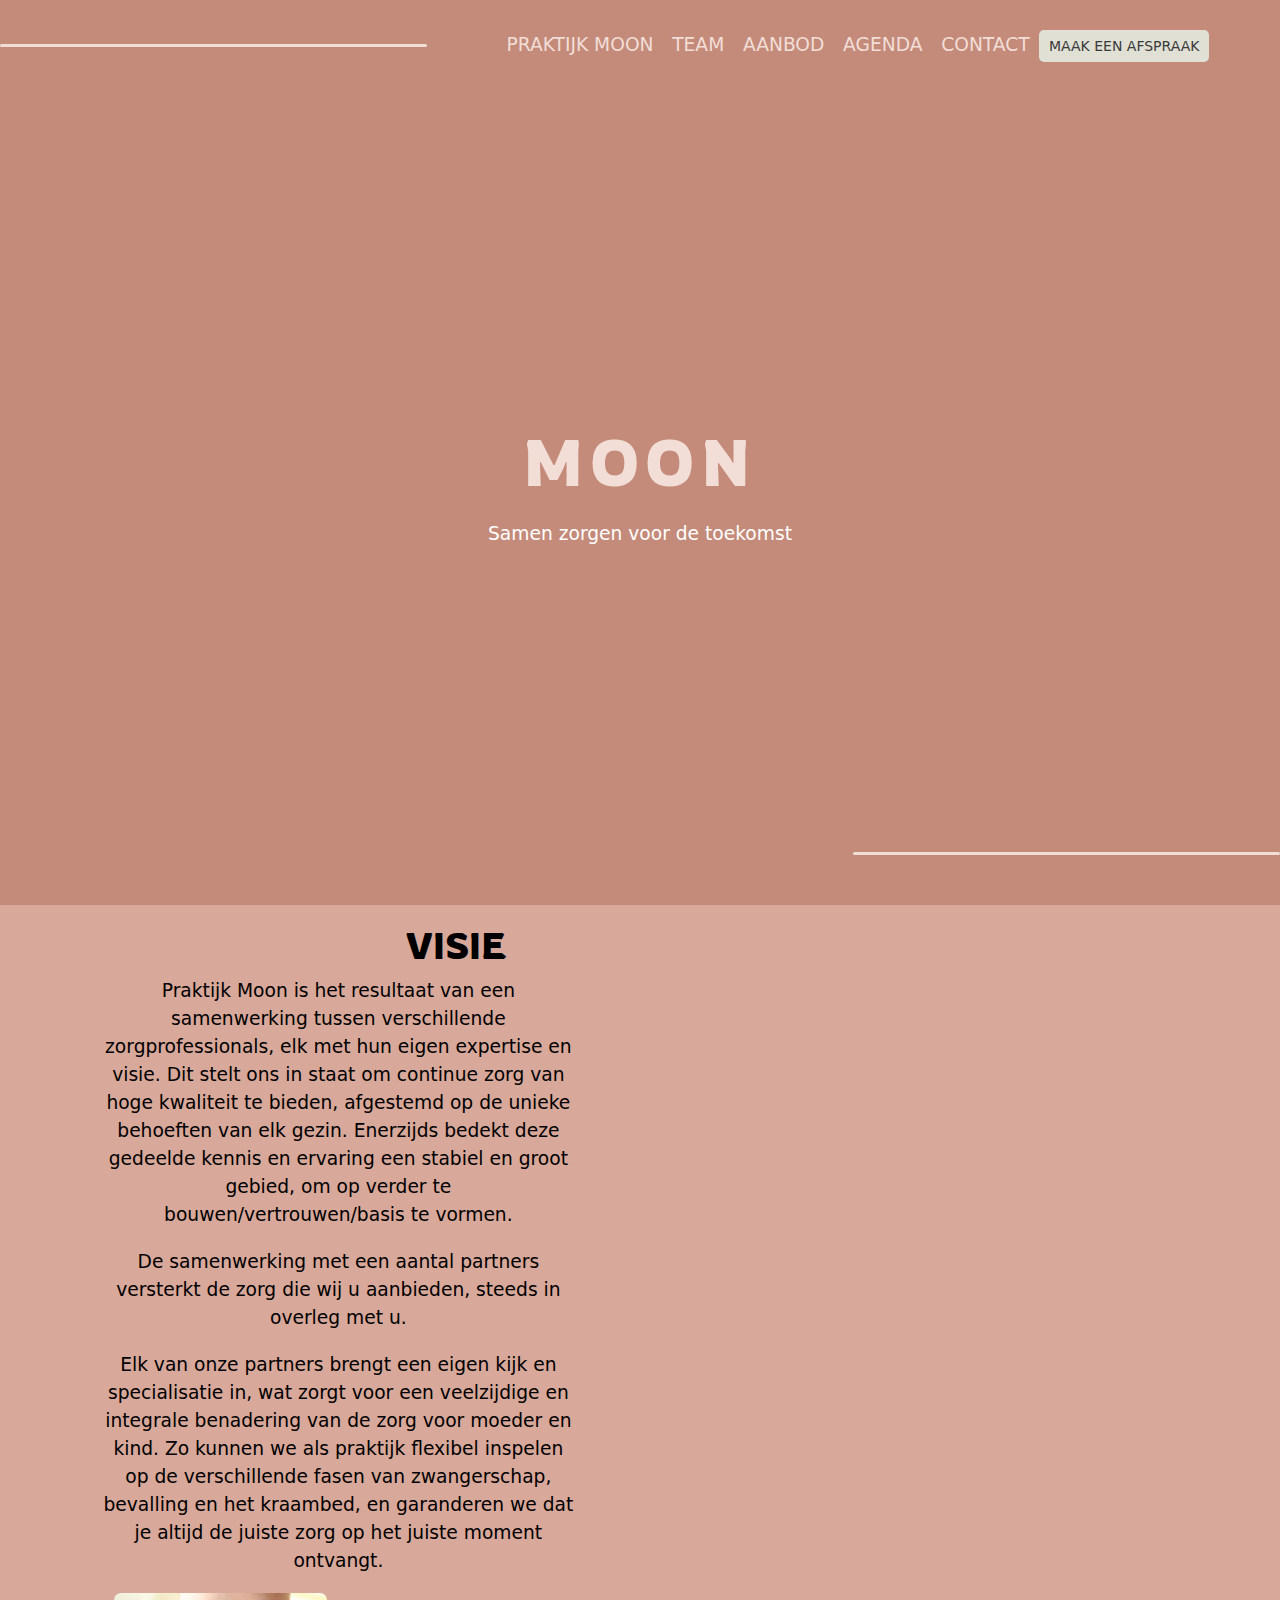
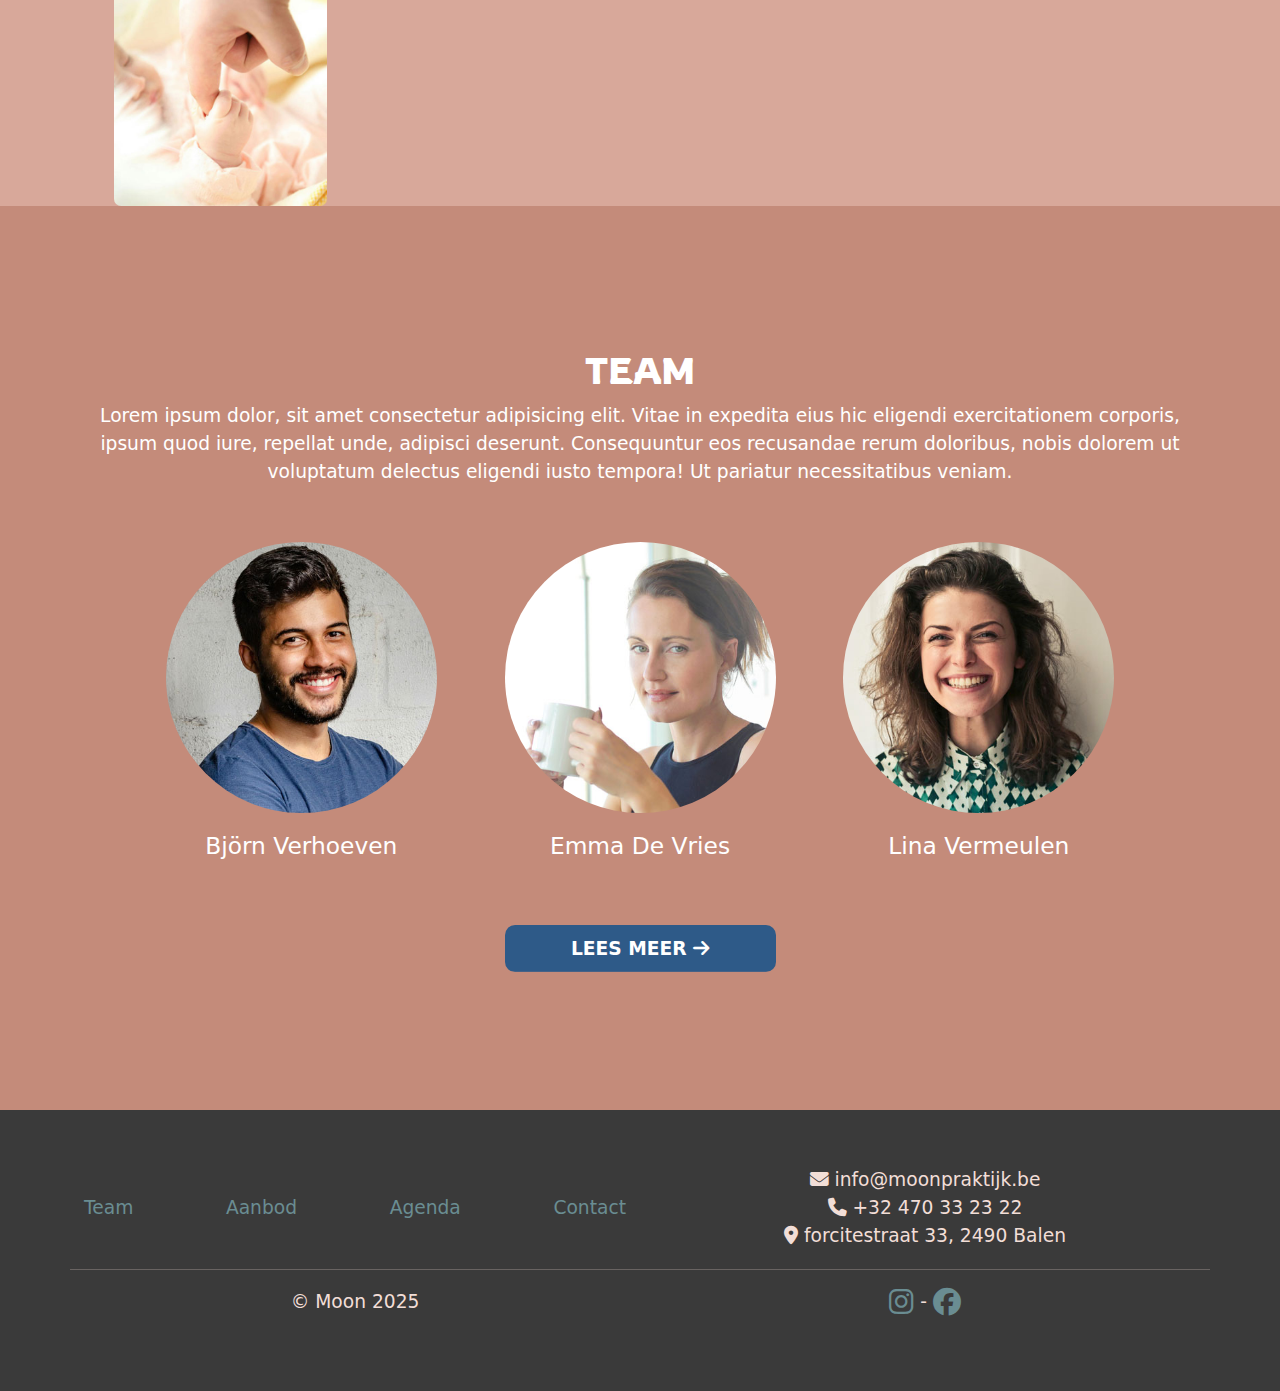
==== Index.html @ b31f71c0 "lettertype op sommige pages groter" ====
<!doctype html>
<html lang="nl">

<head>
  <meta charset="utf-8">
  <meta name="viewport" content="width=device-width, initial-scale=1">
  <title>Moon demo</title>

  <link href="https://fonts.googleapis.com/css2?family=Rowdies:wght@300;400;700&display=swap" rel="stylesheet">
  <link rel="stylesheet" href="https://cdnjs.cloudflare.com/ajax/libs/font-awesome/6.7.2/css/all.min.css" />
  <link href="https://cdn.jsdelivr.net/npm/bootstrap@5.3.3/dist/css/bootstrap.min.css" rel="stylesheet">
  <link rel="stylesheet" href="https://cdnjs.cloudflare.com/ajax/libs/animate.css/4.1.1/animate.min.css" />
  <link rel="stylesheet" href="/CSS/style.css">
</head>

<body>

  <nav class="row align-items-center justify-content-end m-0">
    <div class="col-7 col-md-4 divider"></div>
    <div class="col-5 d-md-none p-3 dropdown" onclick="dropdown()">Menu <i id="dropdown"
        class="fa-solid fa-chevron-down transition-short"></i></div>
    <ul id="navList" class="col-6 col-md-8 d-md-flex justify-content-center align-items-center m-0">
      <li>
        <a class="nav-link p-2 animate__animated animate__fadeIn" href="#">Praktijk Moon</a>
      </li>
      <li>
        <a class="nav-link p-2 animate__animated animate__fadeIn" href="/PAGES/team.html">Team</a>
      </li>
      <li>
        <a class="nav-link p-2 animate__animated animate__fadeIn" href="/PAGES/aanbod.html">Aanbod</a>
      </li>
      <li>
        <a class="nav-link p-2 animate__animated animate__fadeIn" href="/PAGES/agenda.html">Agenda</a>
      </li>
      <li>
        <a class="nav-link p-2 animate__animated animate__fadeIn" href="/PAGES/contact.html">Contact</a>
      </li>
        <li>
          <a href="/PAGES/agenda.html" class="button">MAAK EEN AFSPRAAK</a>
        </li>  
    </ul>
  </nav>

  <div id="mainWrap">
    <main class="container">
      <div id="mainWrap" class="row align-items-center">
        <div class="col-12 d-flex flex-wrap">
          <h1 class="col-12 animate__animated animate__fadeIn" style="animation-delay: 0.3s">MOON</h1>
          <p class="col-12 mt-2 animate__animated animate__fadeIn" style="animation-delay: 0.3s">Samen zorgen voor de
            toekomst</p>

        </div>

        <div class="col-8 col-md-4 divider divider-right"></div>
      </div>
    </main>


    <div id="visie">
      <div class="container py-5 py-md-0">
        <div class="row align-items-center m-1 h-full">
          <div class="col-md-6 col-xl-8">
            <h2 class="mt-3">VISIE</h2>
          <div class="col-md-6 col-xl-8 mb-3 mb-md-0">
            <p>
              Praktijk Moon is het resultaat van een samenwerking tussen verschillende zorgprofessionals, elk met hun
              eigen
              expertise en visie.
              Dit stelt ons in staat om continue zorg van hoge kwaliteit te bieden, afgestemd op de unieke behoeften van
              elk
              gezin. Enerzijds
              bedekt deze gedeelde kennis en ervaring een stabiel en groot gebied, om op verder te
              bouwen/vertrouwen/basis
              te vormen.
            </p>
            <p class="d-none d-md-block">
              De samenwerking met een aantal partners versterkt de zorg die wij u aanbieden, steeds in overleg met u.
            </p>
            <p>
              Elk van onze partners brengt een eigen kijk en specialisatie in, wat zorgt voor een veelzijdige en
              integrale
              benadering van de zorg voor moeder en kind.
              Zo kunnen we als praktijk flexibel inspelen op de verschillende fasen van zwangerschap, bevalling en het
              kraambed, en garanderen
              we dat je altijd de juiste zorg op het juiste moment ontvangt.
            </p>
          </div>

          <div class="col-md-6 col-xl-4">
            <img src="ASSETS/landingPage_baby.jpg" alt="Handen en babyvoetjes" class="img-fluid rounded">
          </div>
        </div>
      </div>
    </div>
  </div>


  <div class="container">
    <div id="team" class="row align-items-center m-0 p-0">
      <div class="col-12">
        <div class="p-0 mb-5">
          <h2 class="mt-5">TEAM</h2>
          <p>Lorem ipsum dolor, sit amet consectetur adipisicing elit. Vitae in expedita eius hic eligendi
            exercitationem corporis, ipsum quod iure, repellat unde, adipisci deserunt. Consequuntur eos recusandae
            rerum doloribus, nobis dolorem ut voluptatum delectus eligendi iusto tempora! Ut pariatur necessitatibus
            veniam.</p>
        </div>

        <div class="d-flex flex-wrap align-items-center justify-content-evenly m-0 p-0">
          <div class="col-md-3 mb-5 mb-md-0">
            <p><img src="/ASSETS/team/portret_team1.jpg" alt="<naam> portret" class="circle-img"></p>
            <h5 class="text-center mt-3">Björn Verhoeven</h5>
          </div>

          <div class="col-md-3 mb-5 mb-md-0">
            <img src="/ASSETS/team/portret_team2.jpg" alt="<naam> portret" class="circle-img">
            <h5 class="text-center mt-3">Emma De Vries</h5>
          </div>

          <div class="col-md-3 mb-5 mb-md-0">
            <img src="/ASSETS/team/portret_team3.jpg" alt="<naam> portret" class="circle-img">
            <h5 class="text-center mt-3">Lina Vermeulen</h5>
          </div>

          <div class="col-12 d-flex flex-wrap justify-content-center">
            <a href="/PAGES/team.html" class="col-6 col-md-4 col-xl-3 p-2 my-5 primary-button transition-short">Lees
              meer <i class="fa-solid fa-arrow-right"></i></a>
          </div>
        </div>
      </div>
    </div>
  </div>

  <footer>
    <div class="container py-4 py-5">
      <div class="row align-items-center">
        <div class="col-md-6">
          <ul class="d-flex justify-content-between list-unstyled m-0">
            <li><a class="transition-short" href="/PAGES/team.html">Team</a></li>
            <li><a class="transition-short" href="/PAGES/aanbod.html">Aanbod</a></li>
            <li><a class="transition-short" href="/PAGES/agenda.html">Agenda</a></li>
            <li><a class="transition-short" href="/PAGES/contact.html">Contact</a></li>
          </ul>
        </div>

        <div class="col-md-6">
          <p class="text-md-center m-0"><i class="fa-solid fa-envelope"></i> info@moonpraktijk.be</p>
          <p class="text-md-center m-0"><i class="fa-solid fa-phone"></i> +32 470 33 23 22</p>
          <p class="text-md-center m-0"><i class="fa-solid fa-location-dot"></i> forcitestraat 33, 2490 Balen</p>
        </div>

        <hr class="my-3">

        <p class="col-md-6">&copy; Moon 2025</p>

        <p class="col-md-6 text-md-center"><a href="" class="transition-short"><i
              class="fa-brands fa-instagram fa-xl"></i></a> - <a href="" class="transition-short"><i
              class="fa-brands fa-facebook fa-xl"></i></a></p>
      </div>
    </div>
  </footer>

  <script src="https://cdnjs.cloudflare.com/ajax/libs/bootstrap/5.3.3/js/bootstrap.min.js"></script>
  <script src="/script.js"></script>
</body>

</html>
---- CSS/style.css ----
html {
  font-size: 14pt;
}

body{
  color: white;

}

html,
body {
  background-color: #c48b7a;
}

nav {
  min-height: 10vh;
  top: 0;
  background-color: #c48b7a;
}

nav ul{
    list-style-type: none;
    text-align: center;
    display: none;
    position: absolute;
    top: 7.5vh;
    right: 0;
    background-color: #C48B7A;
    border-radius: 10px;
}

.nav-link {
  color: #F2DED7;
  font-weight: 500;
  text-transform: uppercase;
  text-decoration: none;
}

.nav-link:hover {
  color: #fff;
}

.navbar-nav .nav-link {
  letter-spacing: 0.1rem;
}

h1 {
  font-size: 3.5rem;
  letter-spacing: 0.1em;
  color: #F2DED7;
}

h1,
h2,
h3 {
  font-family: "Rowdies", serif;
  font-weight: 400;
  font-style: normal;
}

img {
  max-width: 100%;
  height: auto;
}

input, textarea, iframe{
  border-radius: 5px;
  border: none;
}

textarea{
  min-height: 150px;
  width: 100%;
}

footer{
  background-color: #3a3a3a;
  color: #F2DED7;
}

footer a{
  text-decoration: none;
  color: #6A8D92;
}

footer a:hover{
  color:  #D4DED5;
}

.button {
  background-color: #E0E0D5;
  color: #3A3A3A;
  padding: 8px 10px;
  border: none;
  border-radius: 5px;
  cursor: pointer;
  font-size: 14px;
  text-decoration: none;
}

.right-menu {
  display: flex;
  align-items: center;
  gap: 20px;
}

.card{
  background-color: #D8A89A;
  color: #fff;
  border-radius: 5px;
  text-align: center;
  height: 100%;
  position: relative;
  box-shadow: 5px 5px 10px rgba(0,0,0,.25);
  position: relative;
}

.card img{
  border-top-right-radius: 5px;
  border-top-left-radius: 5px;
}

.card a{
  position: absolute;
  bottom: 10px;
  left: 0;
  width: 80%;
  left: 10%;
}

.dropdown {
  text-align: center;
  color: #F2DED7;
  text-transform: uppercase;
  font-weight: bold;
}

.divider {
  height: 3px;
  background-color: #F2DED7	;
  border-radius: 5px;
}

.divider-right {
  position: absolute;
  right: 0;
  bottom: 5vh;
}

.circle-img{
  border-radius: 50%;
}

.primary-button{
  border: none;
  border-radius: 10px;
  background-image: linear-gradient(to right, #6A8D92  50%, #2E5A88 50%);
  background-size: 200% 100%;
  background-position: right;
  text-transform: uppercase;
  font-weight: bold;
  color: white;
  text-decoration: none;
}

.primary-button:hover{
  background-position: left;
}

.mainWrap{
  min-height: 100vh;
}

.section-title {
  font-size: 36px;
  font-weight: bold;
  margin-bottom: 20px;
}

.font{
  font-family: "Rowdies", serif;
}

.offer-card {
  border: none;
  background-color: #e7b8a3;
}

.offer-text {
  font-weight: bold;
  color: #d1b3a4;
}

.publication {
  margin-bottom: 15px;
}

.image-container img {
  border-radius: 20px;
  width: 100%;
  height: auto;
  max-width: 400px;
}

.transition-short{
  transition: .25s;
}


.btn-primary {
  font-size: 0.9em;
  padding: 8px 15px;
}

.img-fluid {
  max-width: 90%;
}

.h-full{
  min-height: 100vh;
}

#visie{
  background-color: #D8A89A;
  color: black;
}

#mainWrap, #contactWrap{
  text-align: center;
  min-height: 90vh;
}

#contactWrap{
  text-align: start;
  color: #F2DED7;
}

#visie, #team {
  min-height: 100vh;
}

#clandy{
  height: 100vh;
}

#team a{
  text-align: center;
}

@media screen and (min-width: 768px){
    nav ul{
        list-style-type: none;
        text-align: center;
        display: none;
        position: inherit;
        top: inherit;
        right: inherit;
    }

    .end{
      text-align: end;
    }
}
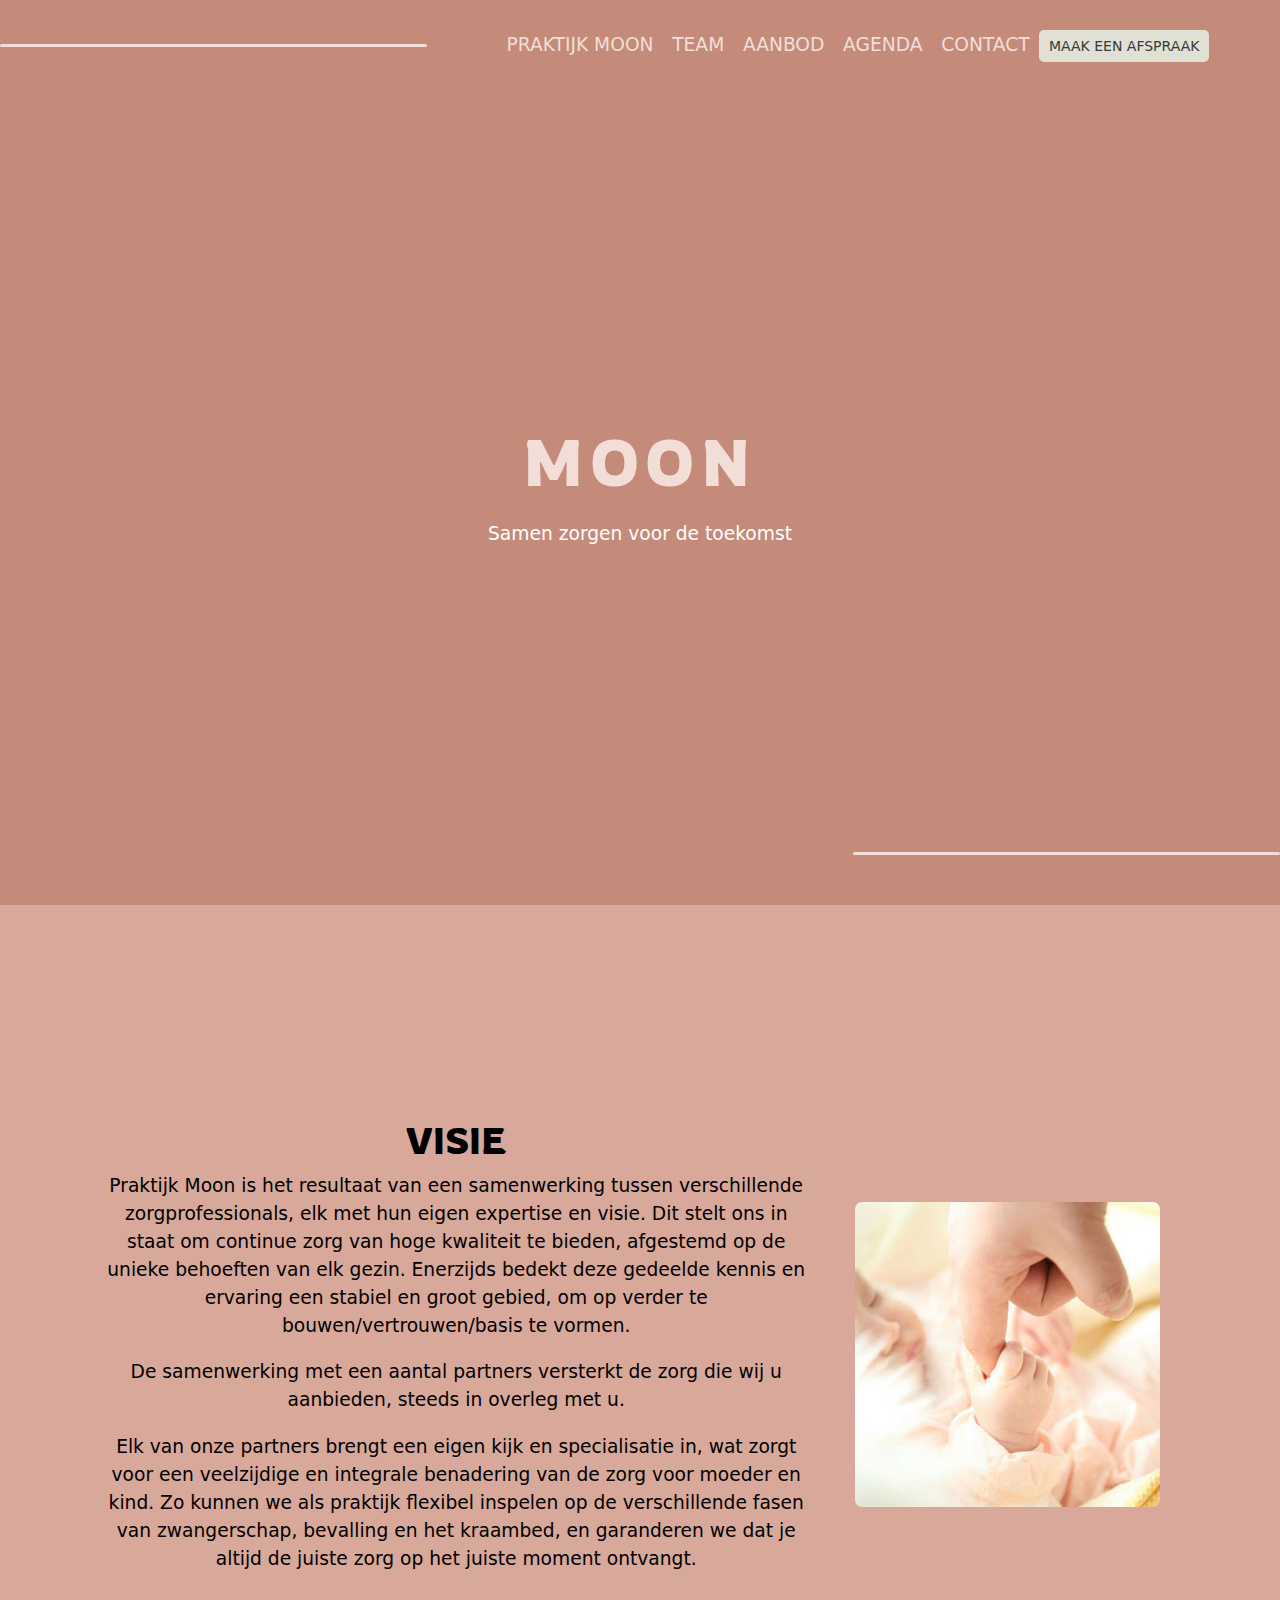
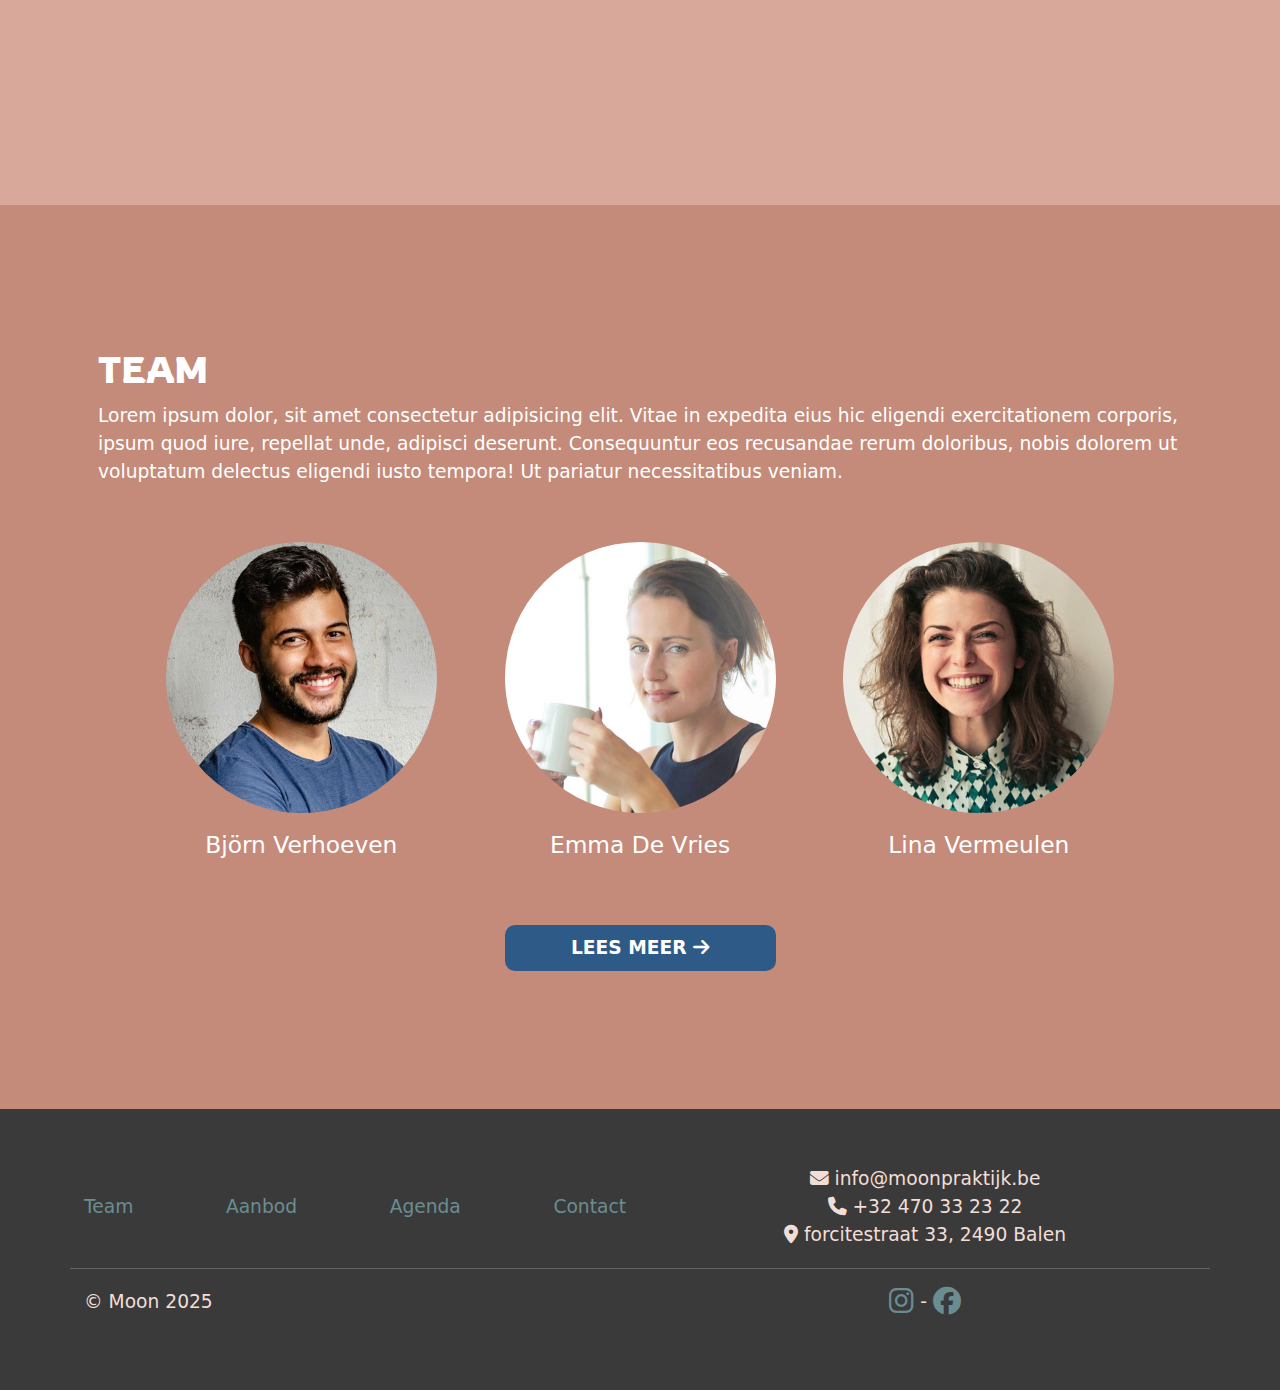
==== commit 8311612b: "landingpage terug gefixt" ====
--- a/Index.html
+++ b/Index.html
@@ -58,10 +58,10 @@
 
     <div id="visie">
       <div class="container py-5 py-md-0">
-        <div class="row align-items-center m-1 h-full">
-          <div class="col-md-6 col-xl-8">
-            <h2 class="mt-3">VISIE</h2>
+        <div class="row align-items-center m-1 h-full">            
           <div class="col-md-6 col-xl-8 mb-3 mb-md-0">
+            <h2>VISIE</h2>
+
             <p>
               Praktijk Moon is het resultaat van een samenwerking tussen verschillende zorgprofessionals, elk met hun
               eigen
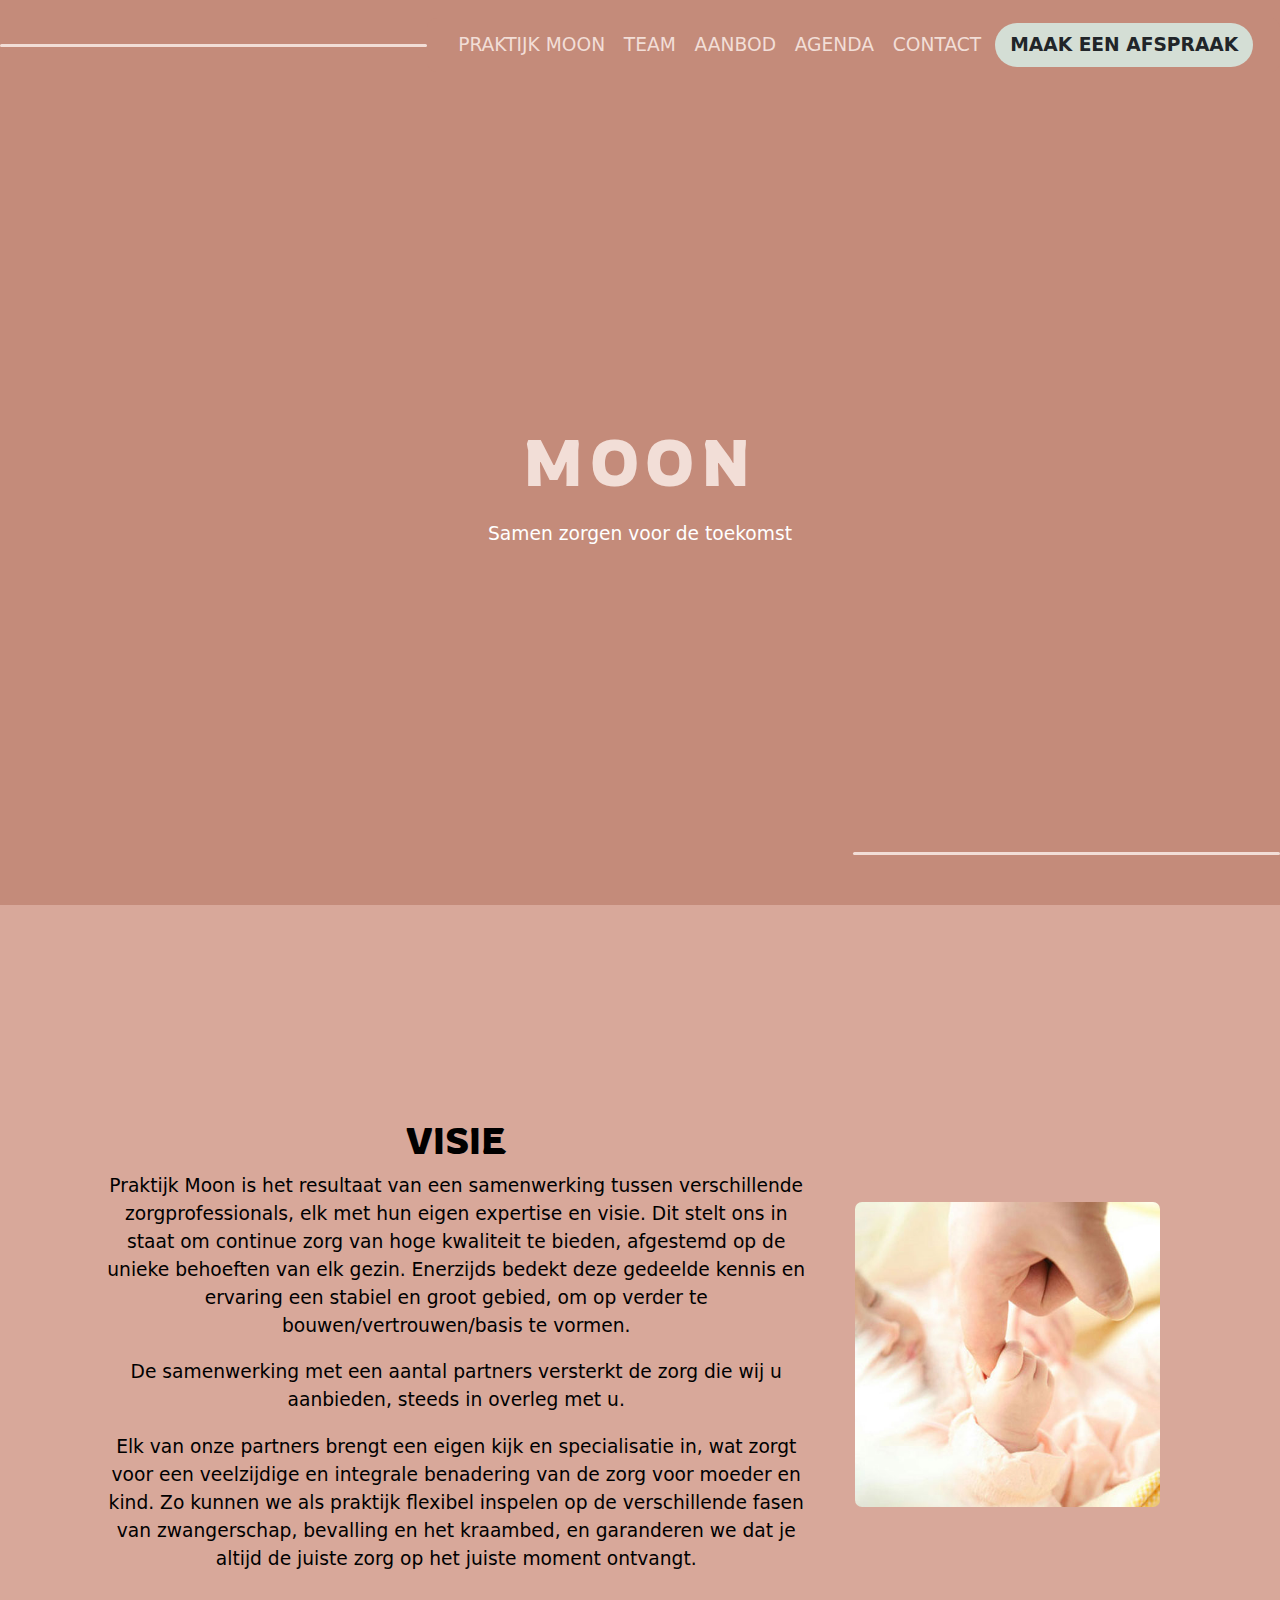
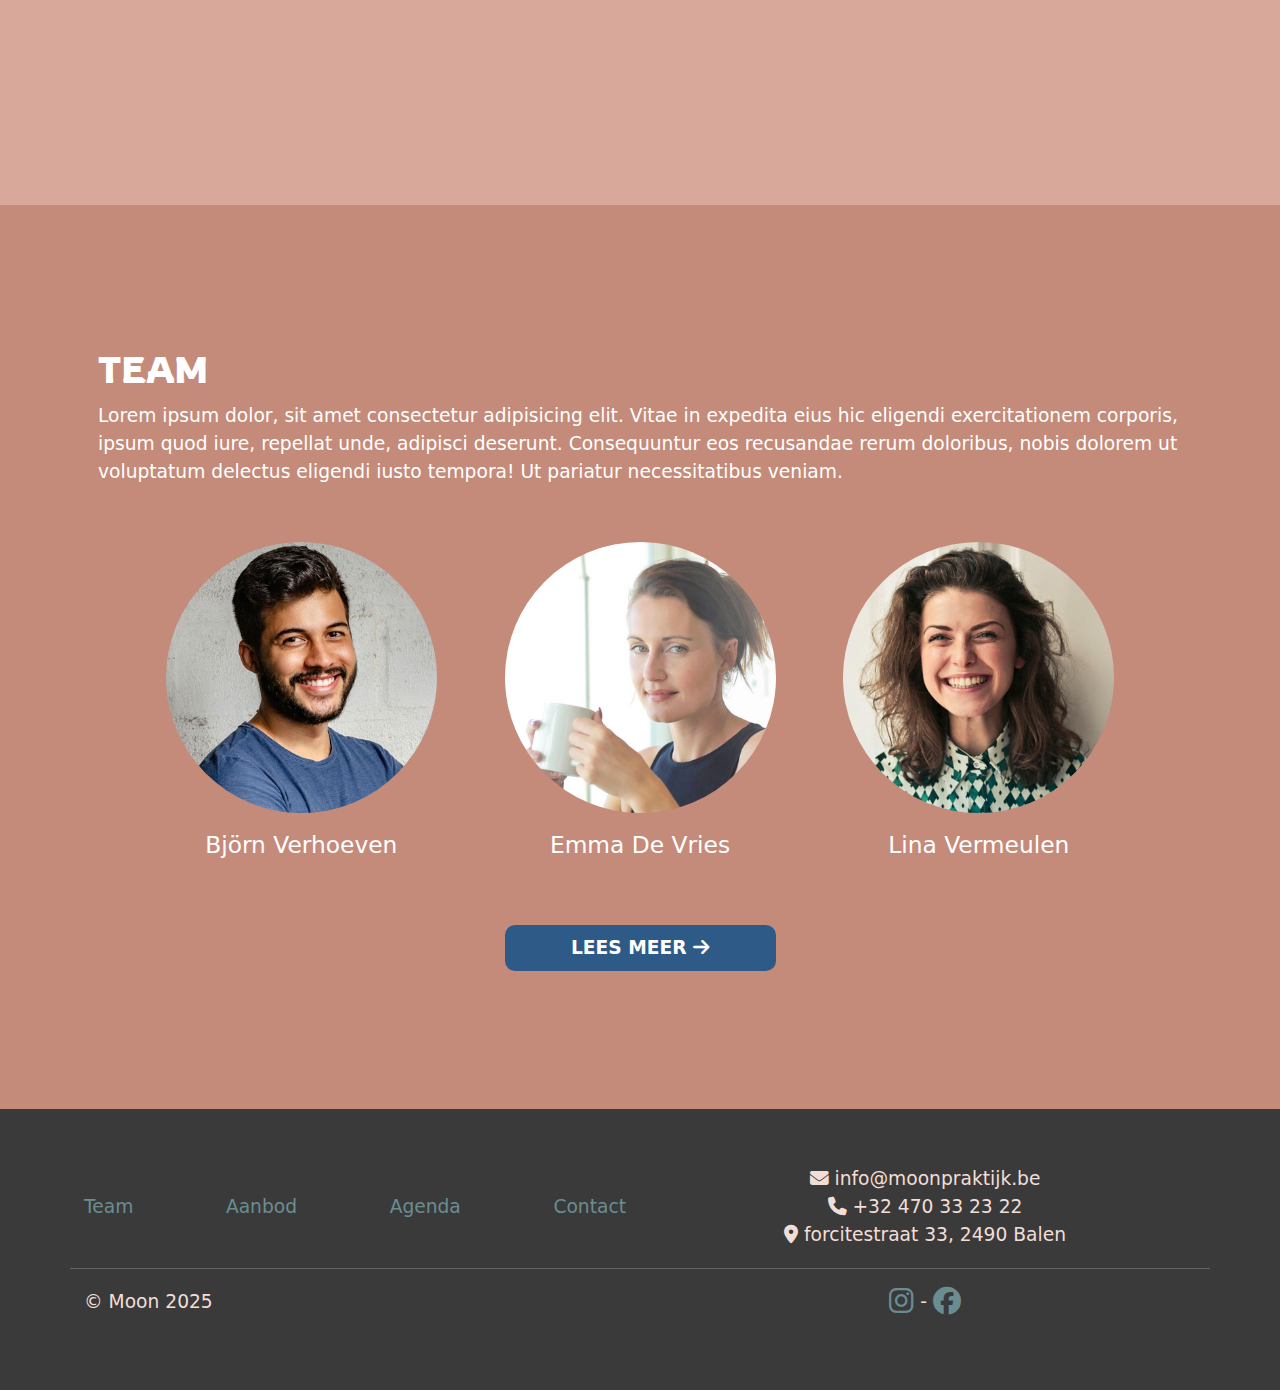
==== commit 2262d23b: "afspraak button gefixed" ====
--- a/Index.html
+++ b/Index.html
@@ -19,6 +19,7 @@
     <div class="col-7 col-md-4 divider"></div>
     <div class="col-5 d-md-none p-3 dropdown" onclick="dropdown()">Menu <i id="dropdown"
         class="fa-solid fa-chevron-down transition-short"></i></div>
+
     <ul id="navList" class="col-6 col-md-8 d-md-flex justify-content-center align-items-center m-0">
       <li>
         <a class="nav-link p-2 animate__animated animate__fadeIn" href="#">Praktijk Moon</a>
@@ -35,9 +36,9 @@
       <li>
         <a class="nav-link p-2 animate__animated animate__fadeIn" href="/PAGES/contact.html">Contact</a>
       </li>
-        <li>
-          <a href="/PAGES/agenda.html" class="button">MAAK EEN AFSPRAAK</a>
-        </li>  
+      <li class="d-none d-md-flex">
+        <a href="/PAGES/agenda.html" class="btn nav-button transition-short animate__animated animate__fadeIn m-1">MAAK EEN AFSPRAAK</a>
+      </li>  
     </ul>
   </nav>
 
--- a/CSS/style.css
+++ b/CSS/style.css
@@ -87,17 +87,6 @@
   color:  #D4DED5;
 }
 
-.button {
-  background-color: #E0E0D5;
-  color: #3A3A3A;
-  padding: 8px 10px;
-  border: none;
-  border-radius: 5px;
-  cursor: pointer;
-  font-size: 14px;
-  text-decoration: none;
-}
-
 .right-menu {
   display: flex;
   align-items: center;
@@ -161,6 +150,17 @@
   font-weight: bold;
   color: white;
   text-decoration: none;
+}
+
+.nav-button{
+  border-radius: 25px;
+  font-weight: bold;
+  background-color: #D4DED5;
+}
+
+.nav-button:hover{
+  background-color: white;
+  color: black;
 }
 
 .primary-button:hover{
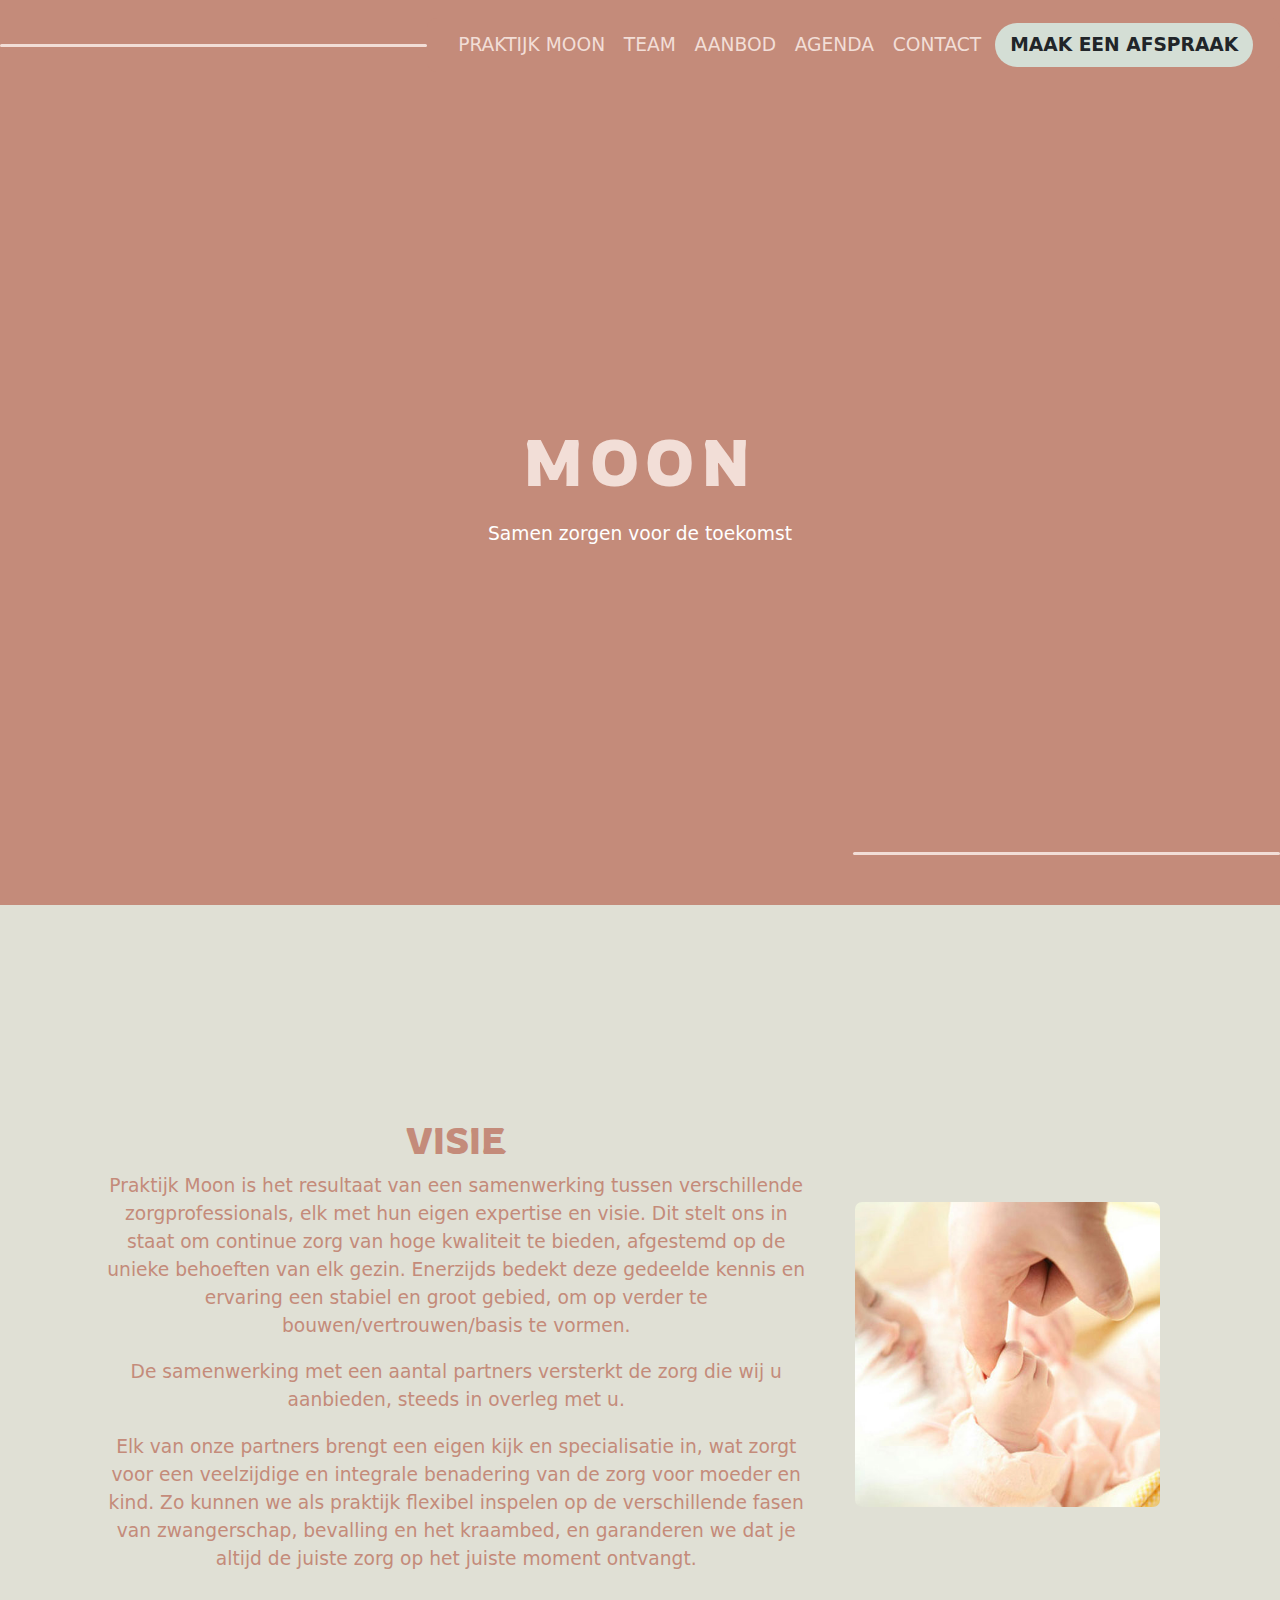
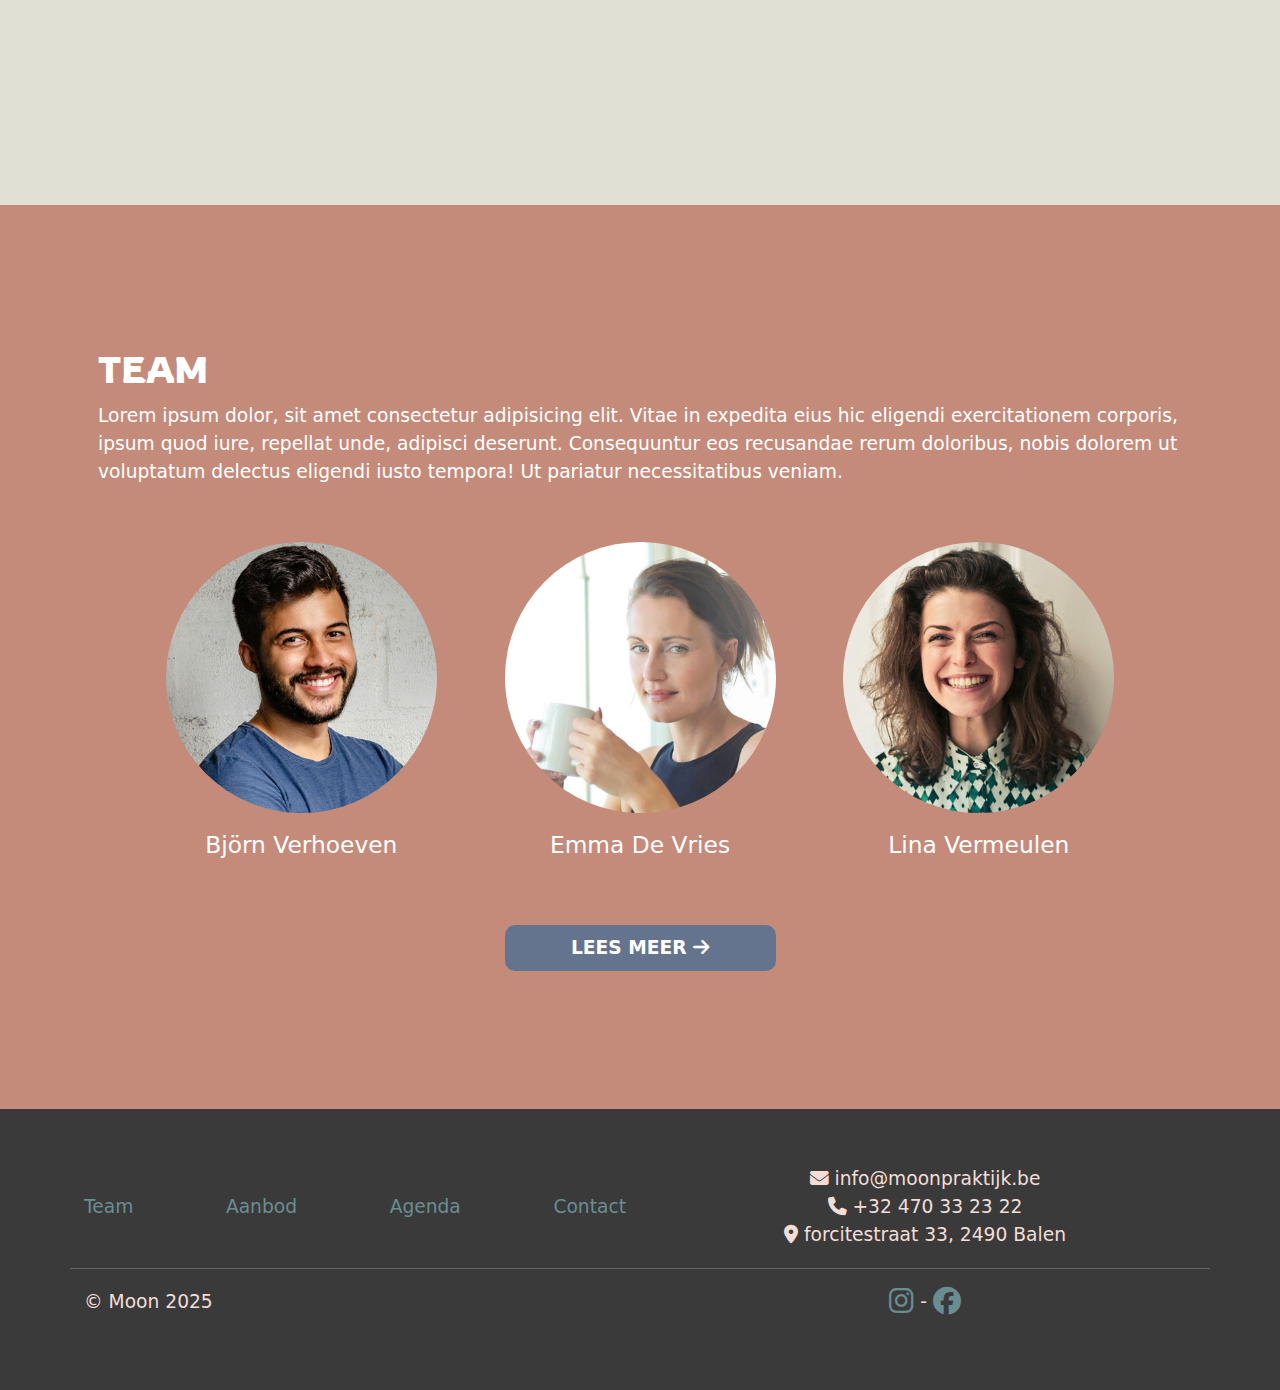
==== commit d65d728f: "Visie kleur change" ====
--- a/Index.html
+++ b/Index.html
@@ -63,7 +63,7 @@
           <div class="col-md-6 col-xl-8 mb-3 mb-md-0">
             <h2>VISIE</h2>
 
-            <p>
+            <p class="">
               Praktijk Moon is het resultaat van een samenwerking tussen verschillende zorgprofessionals, elk met hun
               eigen
               expertise en visie.
--- a/CSS/style.css
+++ b/CSS/style.css
@@ -3,6 +3,7 @@
 }
 
 body{
+
   color: white;
 
 }
@@ -143,7 +144,7 @@
 .primary-button{
   border: none;
   border-radius: 10px;
-  background-image: linear-gradient(to right, #6A8D92  50%, #2E5A88 50%);
+  background-image: linear-gradient(to right, #7b889e  50%, #65748e 50%);
   background-size: 200% 100%;
   background-position: right;
   text-transform: uppercase;
@@ -221,8 +222,8 @@
 }
 
 #visie{
-  background-color: #D8A89A;
-  color: black;
+  background-color: #E0E0D5;
+  color: #C48B7A;
 }
 
 #mainWrap, #contactWrap{
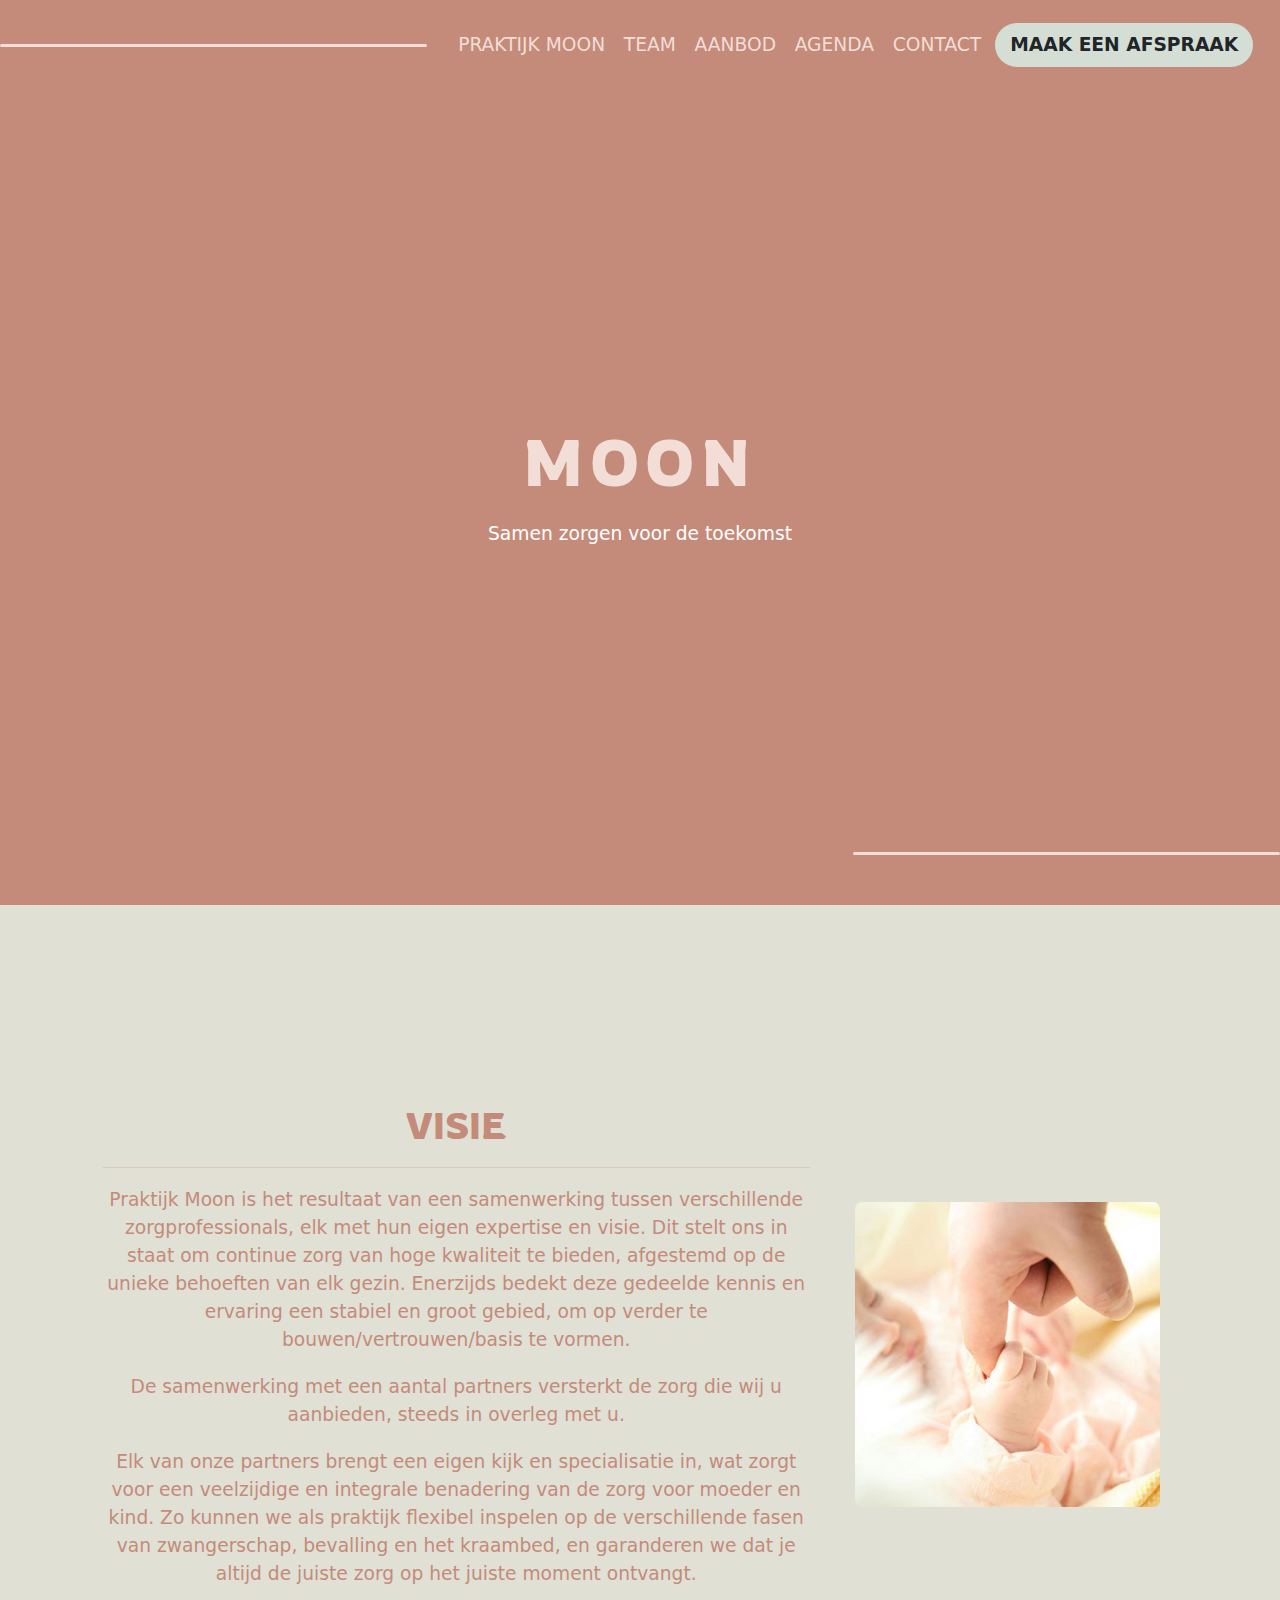
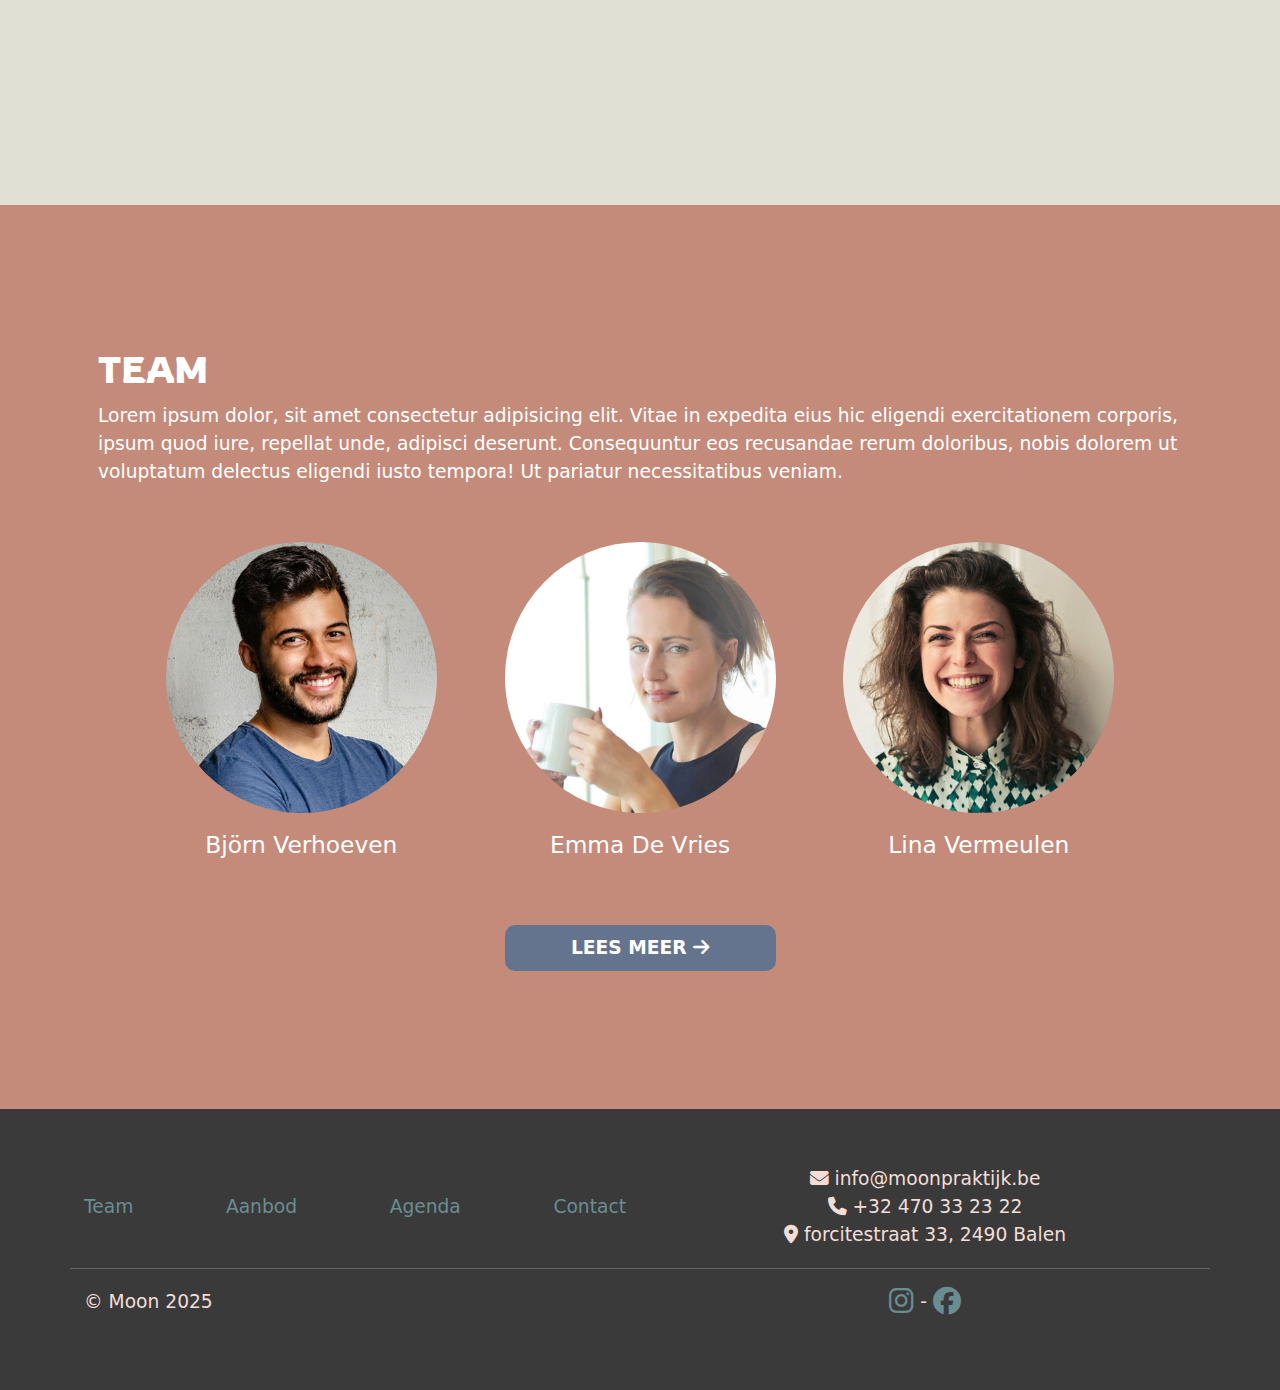
==== commit 4d78f18a: "visie overzichtelijker gemaakt" ====
--- a/Index.html
+++ b/Index.html
@@ -62,6 +62,7 @@
         <div class="row align-items-center m-1 h-full">            
           <div class="col-md-6 col-xl-8 mb-3 mb-md-0">
             <h2>VISIE</h2>
+            <hr>
 
             <p class="">
               Praktijk Moon is het resultaat van een samenwerking tussen verschillende zorgprofessionals, elk met hun
@@ -77,7 +78,7 @@
             <p class="d-none d-md-block">
               De samenwerking met een aantal partners versterkt de zorg die wij u aanbieden, steeds in overleg met u.
             </p>
-            <p>
+            <p class="">
               Elk van onze partners brengt een eigen kijk en specialisatie in, wat zorgt voor een veelzijdige en
               integrale
               benadering van de zorg voor moeder en kind.
@@ -101,7 +102,7 @@
       <div class="col-12">
         <div class="p-0 mb-5">
           <h2 class="mt-5">TEAM</h2>
-          <p>Lorem ipsum dolor, sit amet consectetur adipisicing elit. Vitae in expedita eius hic eligendi
+          <p class="">Lorem ipsum dolor, sit amet consectetur adipisicing elit. Vitae in expedita eius hic eligendi
             exercitationem corporis, ipsum quod iure, repellat unde, adipisci deserunt. Consequuntur eos recusandae
             rerum doloribus, nobis dolorem ut voluptatum delectus eligendi iusto tempora! Ut pariatur necessitatibus
             veniam.</p>
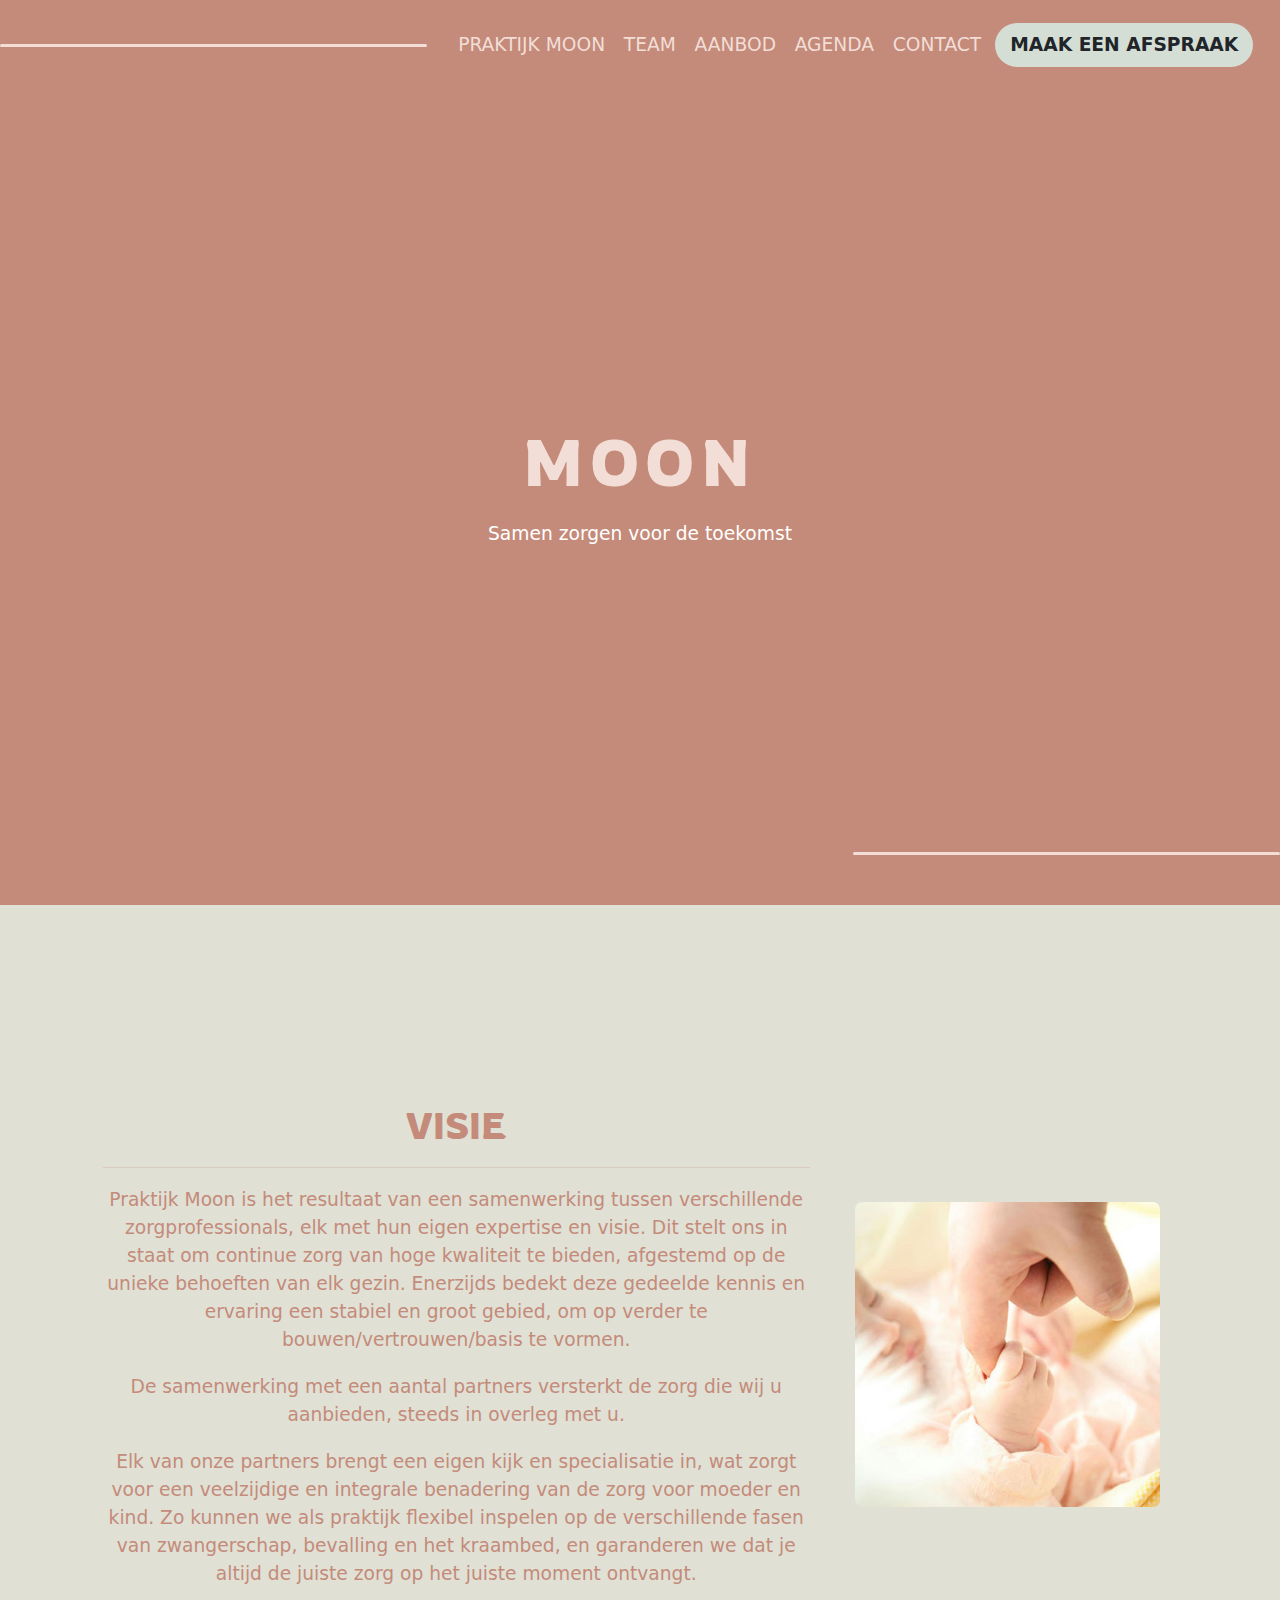
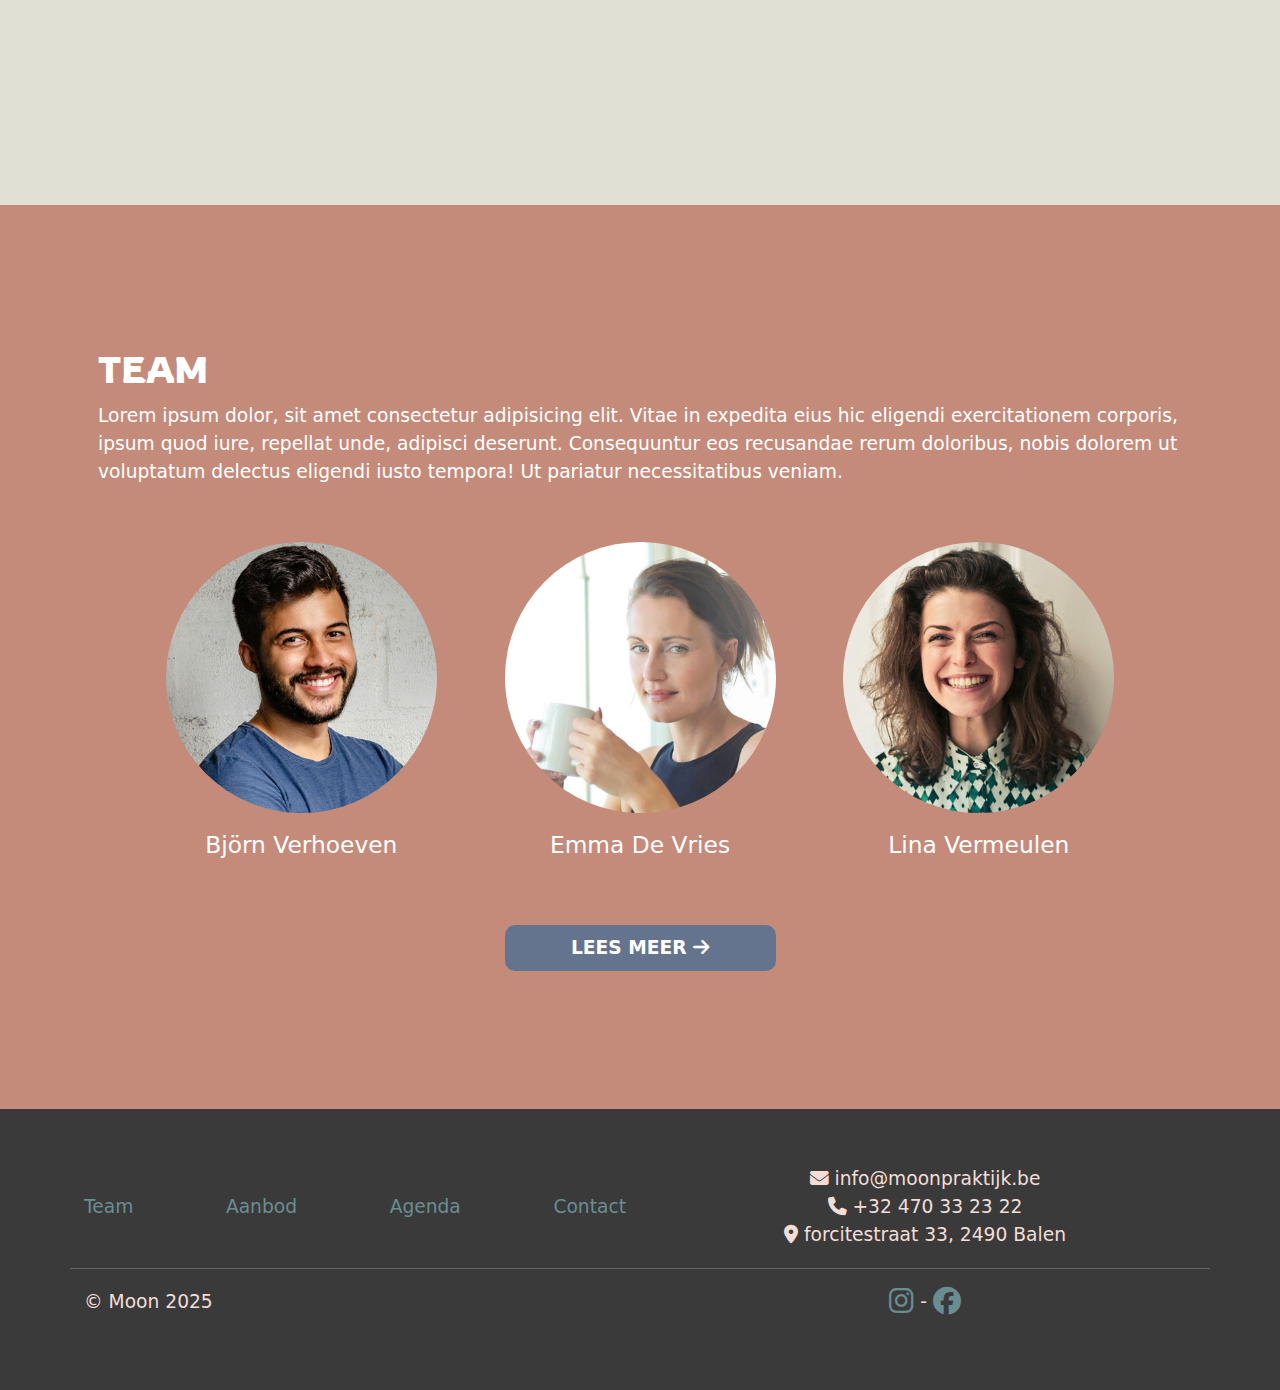
==== commit dff803ad: "Lege klasses weggehaald" ====
--- a/Index.html
+++ b/Index.html
@@ -64,7 +64,7 @@
             <h2>VISIE</h2>
             <hr>
 
-            <p class="">
+            <p>
               Praktijk Moon is het resultaat van een samenwerking tussen verschillende zorgprofessionals, elk met hun
               eigen
               expertise en visie.
@@ -78,7 +78,7 @@
             <p class="d-none d-md-block">
               De samenwerking met een aantal partners versterkt de zorg die wij u aanbieden, steeds in overleg met u.
             </p>
-            <p class="">
+            <p>
               Elk van onze partners brengt een eigen kijk en specialisatie in, wat zorgt voor een veelzijdige en
               integrale
               benadering van de zorg voor moeder en kind.
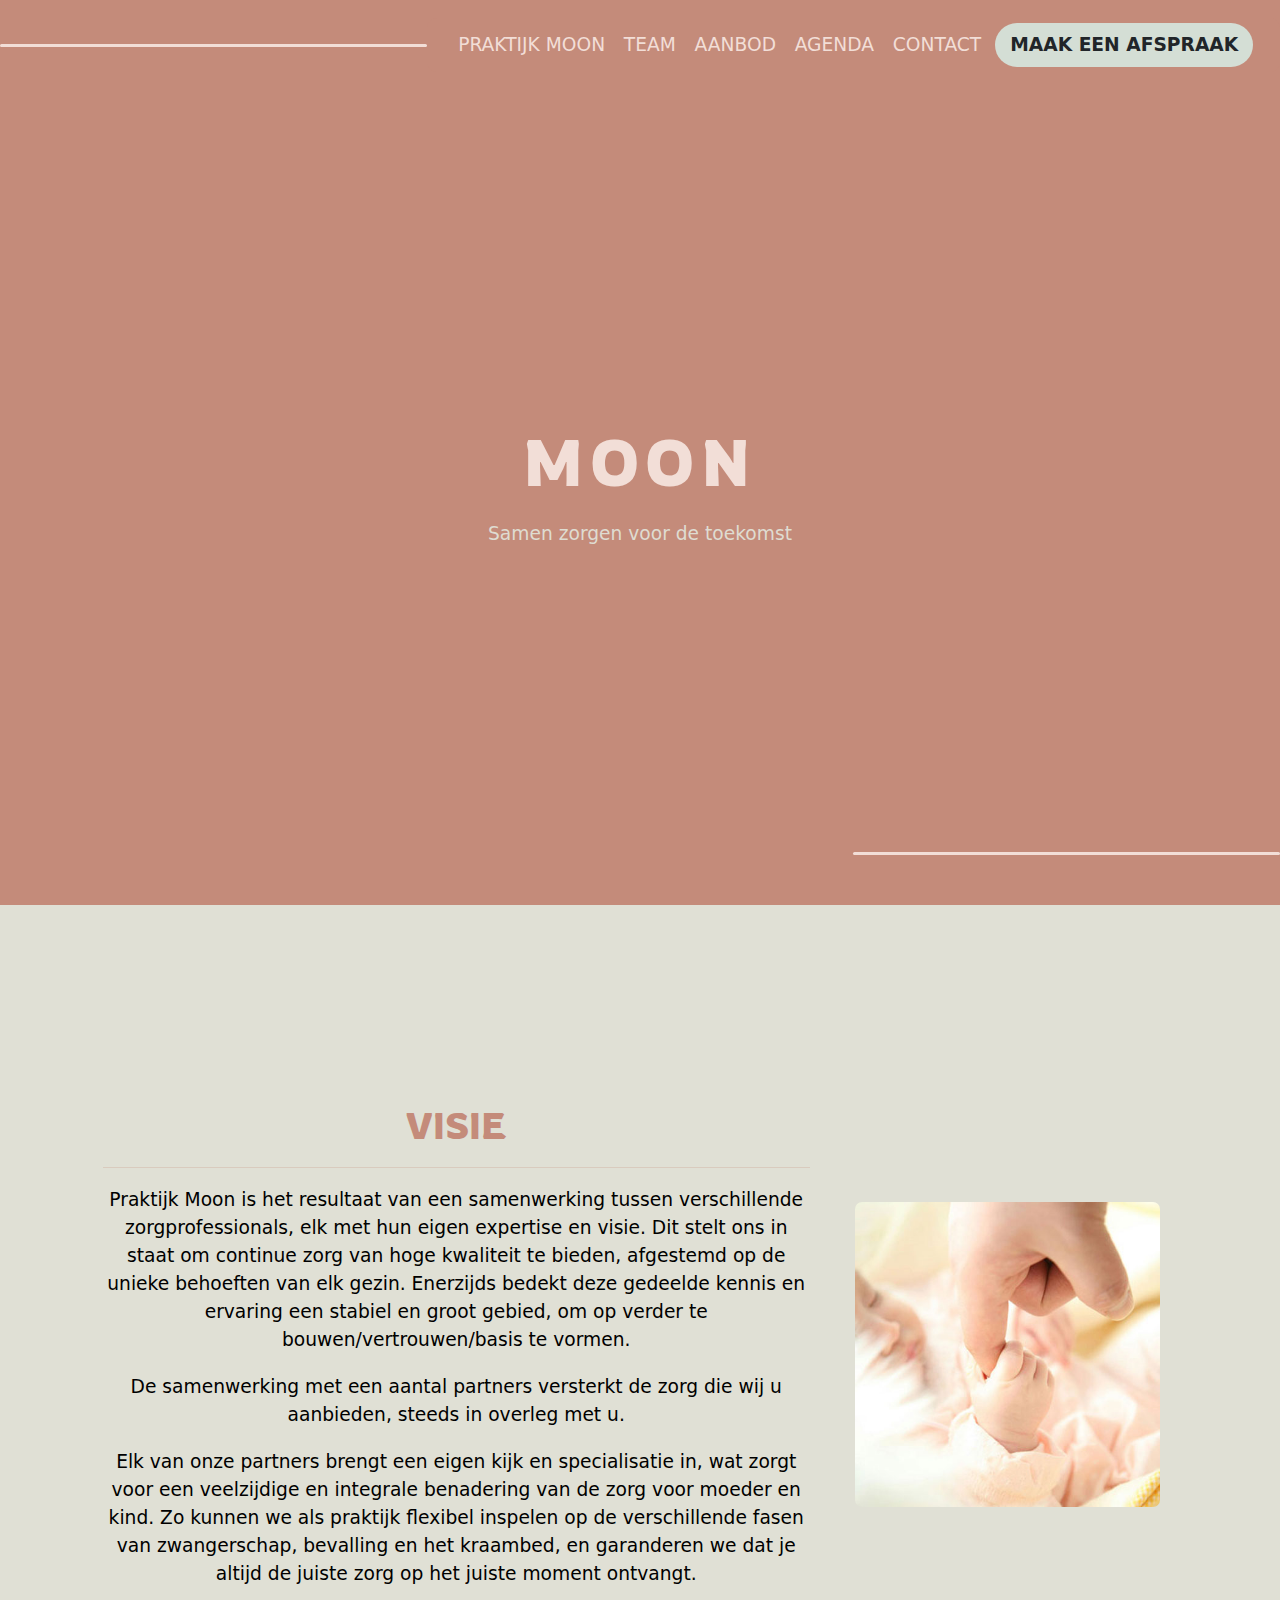
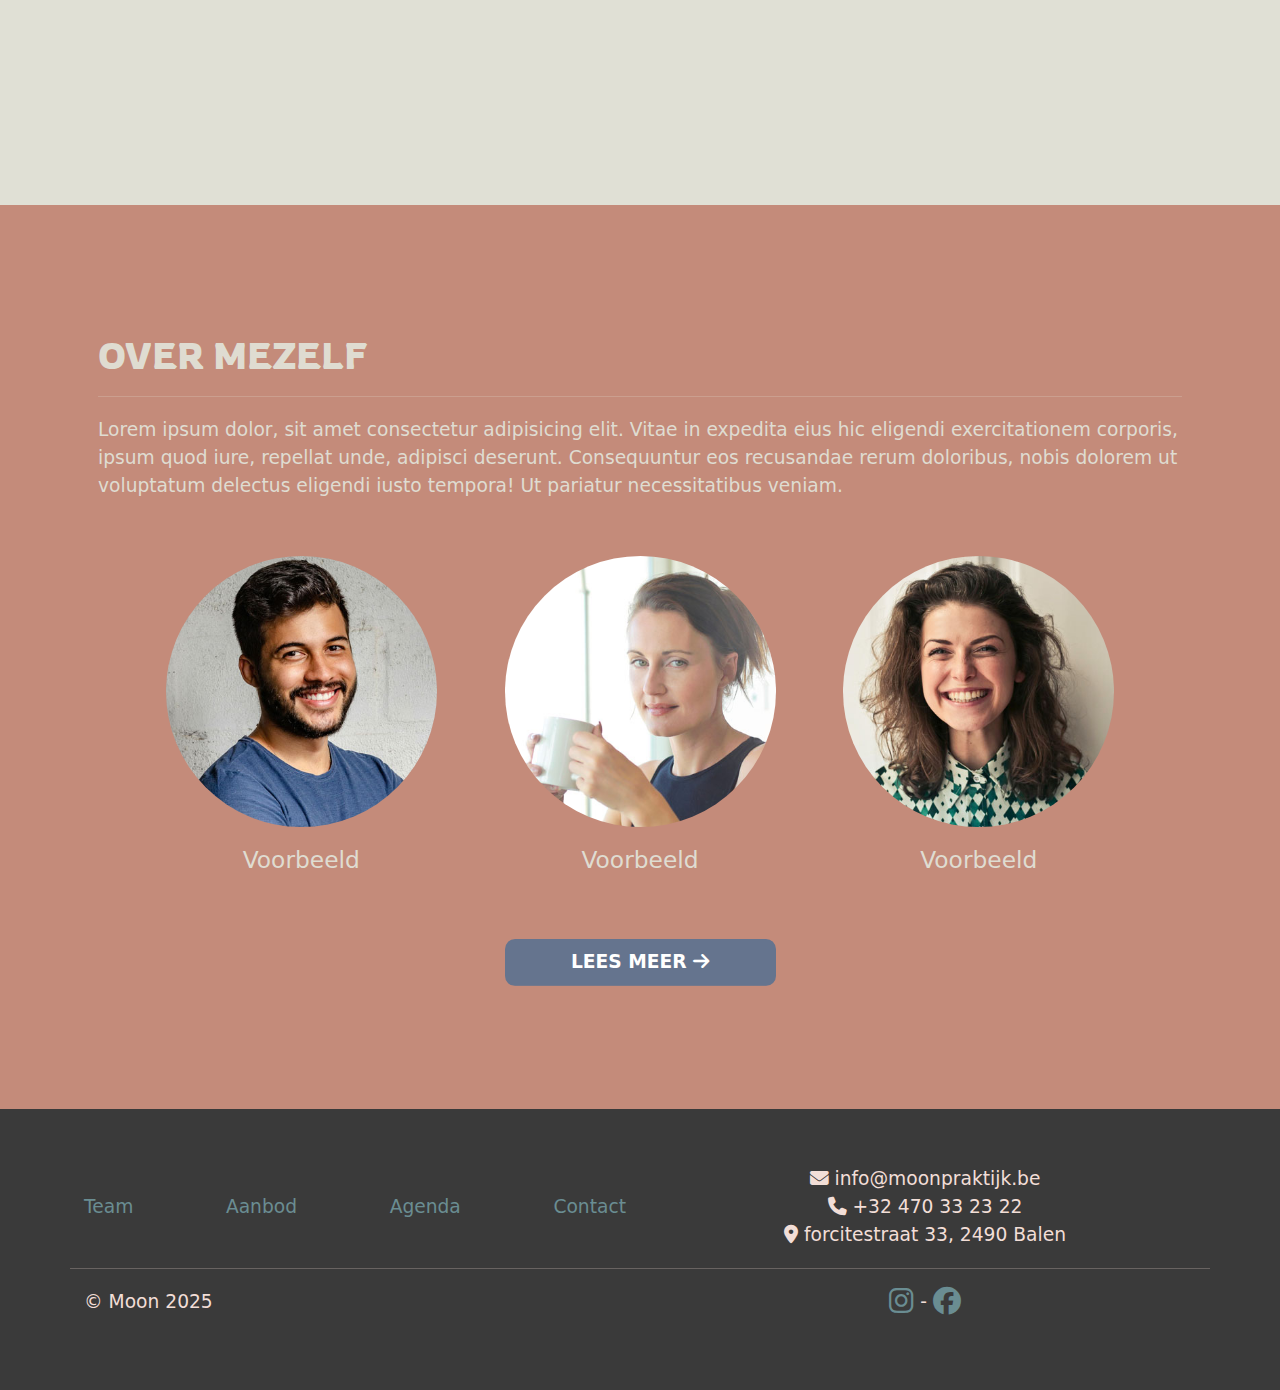
==== commit 3f26179c: "Kleine changes, over mij, kleur letters" ====
--- a/Index.html
+++ b/Index.html
@@ -64,28 +64,31 @@
             <h2>VISIE</h2>
             <hr>
 
-            <p>
-              Praktijk Moon is het resultaat van een samenwerking tussen verschillende zorgprofessionals, elk met hun
-              eigen
-              expertise en visie.
-              Dit stelt ons in staat om continue zorg van hoge kwaliteit te bieden, afgestemd op de unieke behoeften van
-              elk
-              gezin. Enerzijds
-              bedekt deze gedeelde kennis en ervaring een stabiel en groot gebied, om op verder te
-              bouwen/vertrouwen/basis
-              te vormen.
-            </p>
-            <p class="d-none d-md-block">
-              De samenwerking met een aantal partners versterkt de zorg die wij u aanbieden, steeds in overleg met u.
-            </p>
-            <p>
-              Elk van onze partners brengt een eigen kijk en specialisatie in, wat zorgt voor een veelzijdige en
-              integrale
-              benadering van de zorg voor moeder en kind.
-              Zo kunnen we als praktijk flexibel inspelen op de verschillende fasen van zwangerschap, bevalling en het
-              kraambed, en garanderen
-              we dat je altijd de juiste zorg op het juiste moment ontvangt.
-            </p>
+            <div id="visieTekst">
+              <p>
+                Praktijk Moon is het resultaat van een samenwerking tussen verschillende zorgprofessionals, elk met hun
+                eigen
+                expertise en visie.
+                Dit stelt ons in staat om continue zorg van hoge kwaliteit te bieden, afgestemd op de unieke behoeften van
+                elk
+                gezin. Enerzijds
+                bedekt deze gedeelde kennis en ervaring een stabiel en groot gebied, om op verder te
+                bouwen/vertrouwen/basis
+                te vormen.
+              </p>
+              <p class="d-none d-md-block">
+                De samenwerking met een aantal partners versterkt de zorg die wij u aanbieden, steeds in overleg met u.
+              </p>
+              <p>
+                Elk van onze partners brengt een eigen kijk en specialisatie in, wat zorgt voor een veelzijdige en
+                integrale
+                benadering van de zorg voor moeder en kind.
+                Zo kunnen we als praktijk flexibel inspelen op de verschillende fasen van zwangerschap, bevalling en het
+                kraambed, en garanderen
+                we dat je altijd de juiste zorg op het juiste moment ontvangt.
+              </p>
+
+            </div>
           </div>
 
           <div class="col-md-6 col-xl-4">
@@ -101,7 +104,8 @@
     <div id="team" class="row align-items-center m-0 p-0">
       <div class="col-12">
         <div class="p-0 mb-5">
-          <h2 class="mt-5">TEAM</h2>
+          <h2 class="mt-5">OVER MEZELF</h2>
+          <hr>
           <p class="">Lorem ipsum dolor, sit amet consectetur adipisicing elit. Vitae in expedita eius hic eligendi
             exercitationem corporis, ipsum quod iure, repellat unde, adipisci deserunt. Consequuntur eos recusandae
             rerum doloribus, nobis dolorem ut voluptatum delectus eligendi iusto tempora! Ut pariatur necessitatibus
@@ -111,17 +115,17 @@
         <div class="d-flex flex-wrap align-items-center justify-content-evenly m-0 p-0">
           <div class="col-md-3 mb-5 mb-md-0">
             <p><img src="/ASSETS/team/portret_team1.jpg" alt="<naam> portret" class="circle-img"></p>
-            <h5 class="text-center mt-3">Björn Verhoeven</h5>
+            <h5 class="text-center mt-3">Voorbeeld</h5>
           </div>
 
           <div class="col-md-3 mb-5 mb-md-0">
             <img src="/ASSETS/team/portret_team2.jpg" alt="<naam> portret" class="circle-img">
-            <h5 class="text-center mt-3">Emma De Vries</h5>
+            <h5 class="text-center mt-3">Voorbeeld</h5>
           </div>
 
           <div class="col-md-3 mb-5 mb-md-0">
             <img src="/ASSETS/team/portret_team3.jpg" alt="<naam> portret" class="circle-img">
-            <h5 class="text-center mt-3">Lina Vermeulen</h5>
+            <h5 class="text-center mt-3">Voorbeeld</h5>
           </div>
 
           <div class="col-12 d-flex flex-wrap justify-content-center">
--- a/CSS/style.css
+++ b/CSS/style.css
@@ -4,7 +4,7 @@
 
 body{
 
-  color: white;
+  color: #DFDCD1;
 
 }
 
@@ -225,6 +225,9 @@
   background-color: #E0E0D5;
   color: #C48B7A;
 }
+#visieTekst{
+  color: black;
+}
 
 #mainWrap, #contactWrap{
   text-align: center;
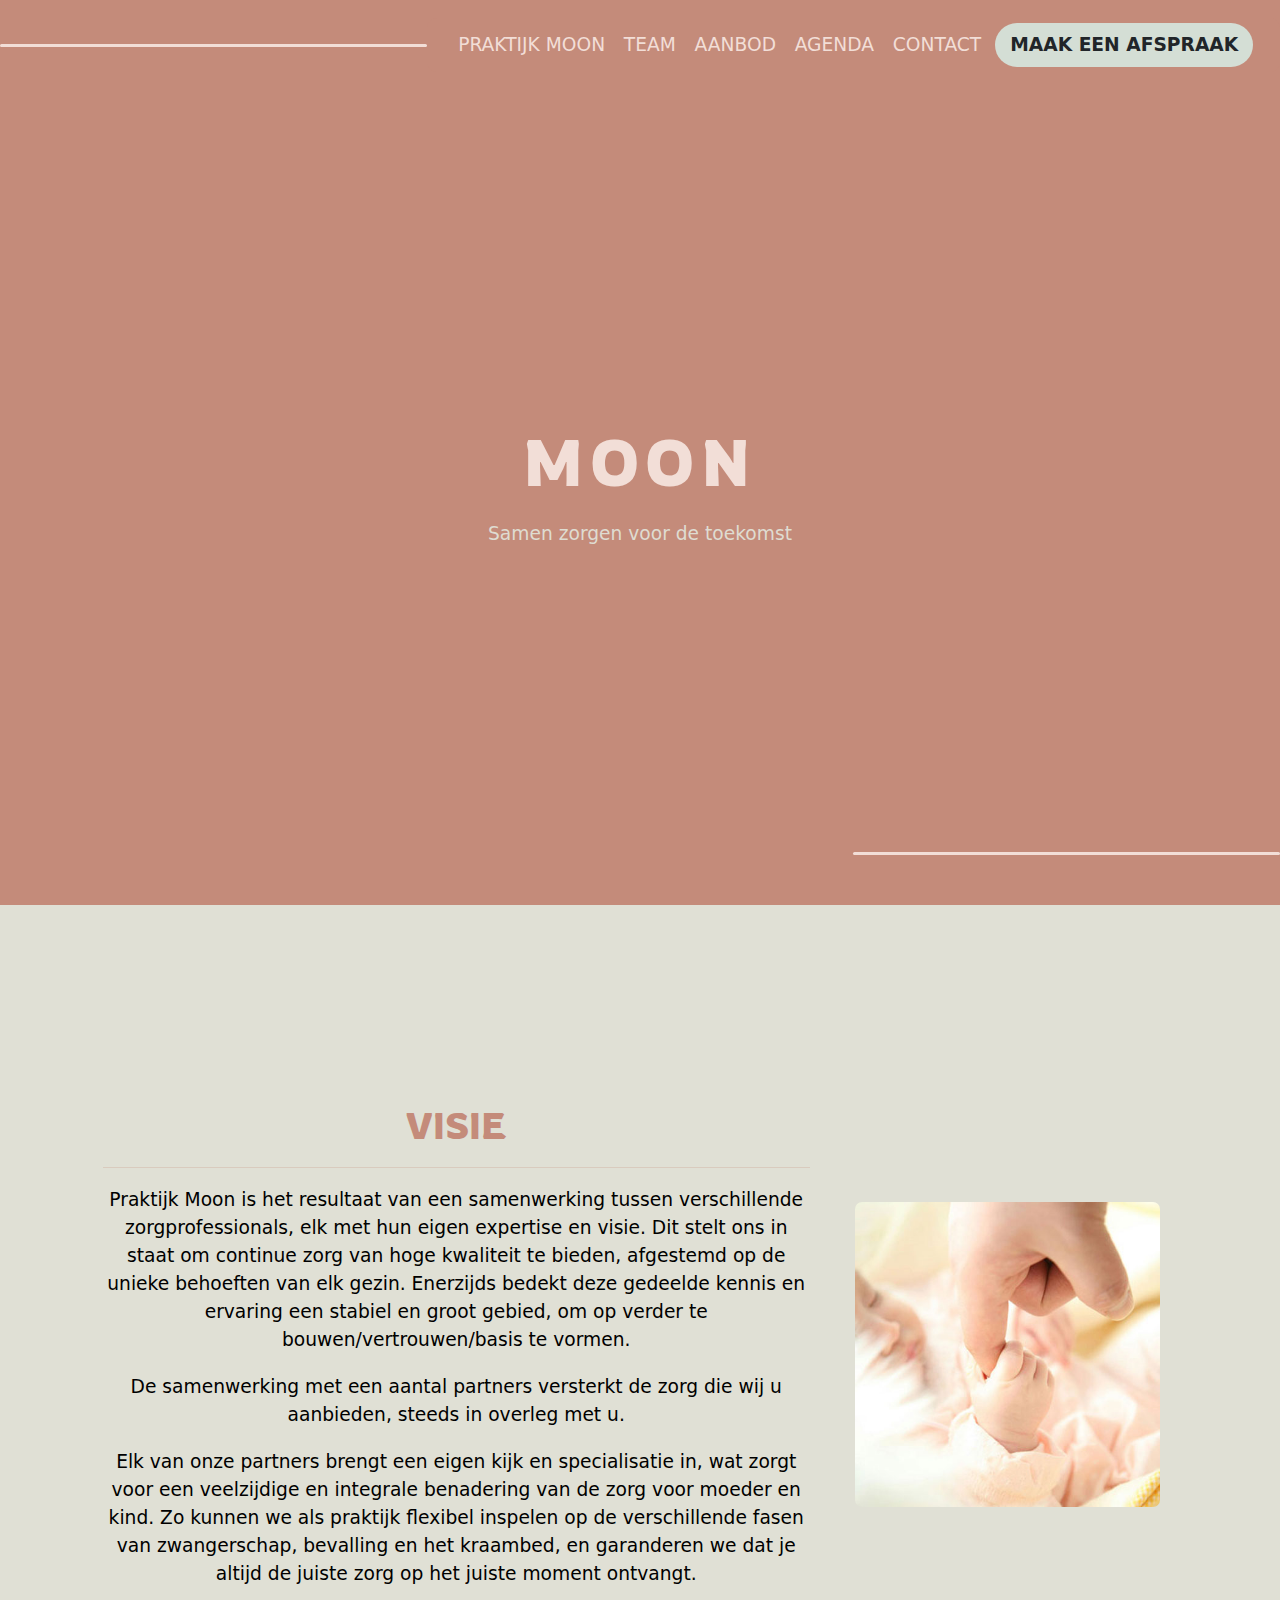
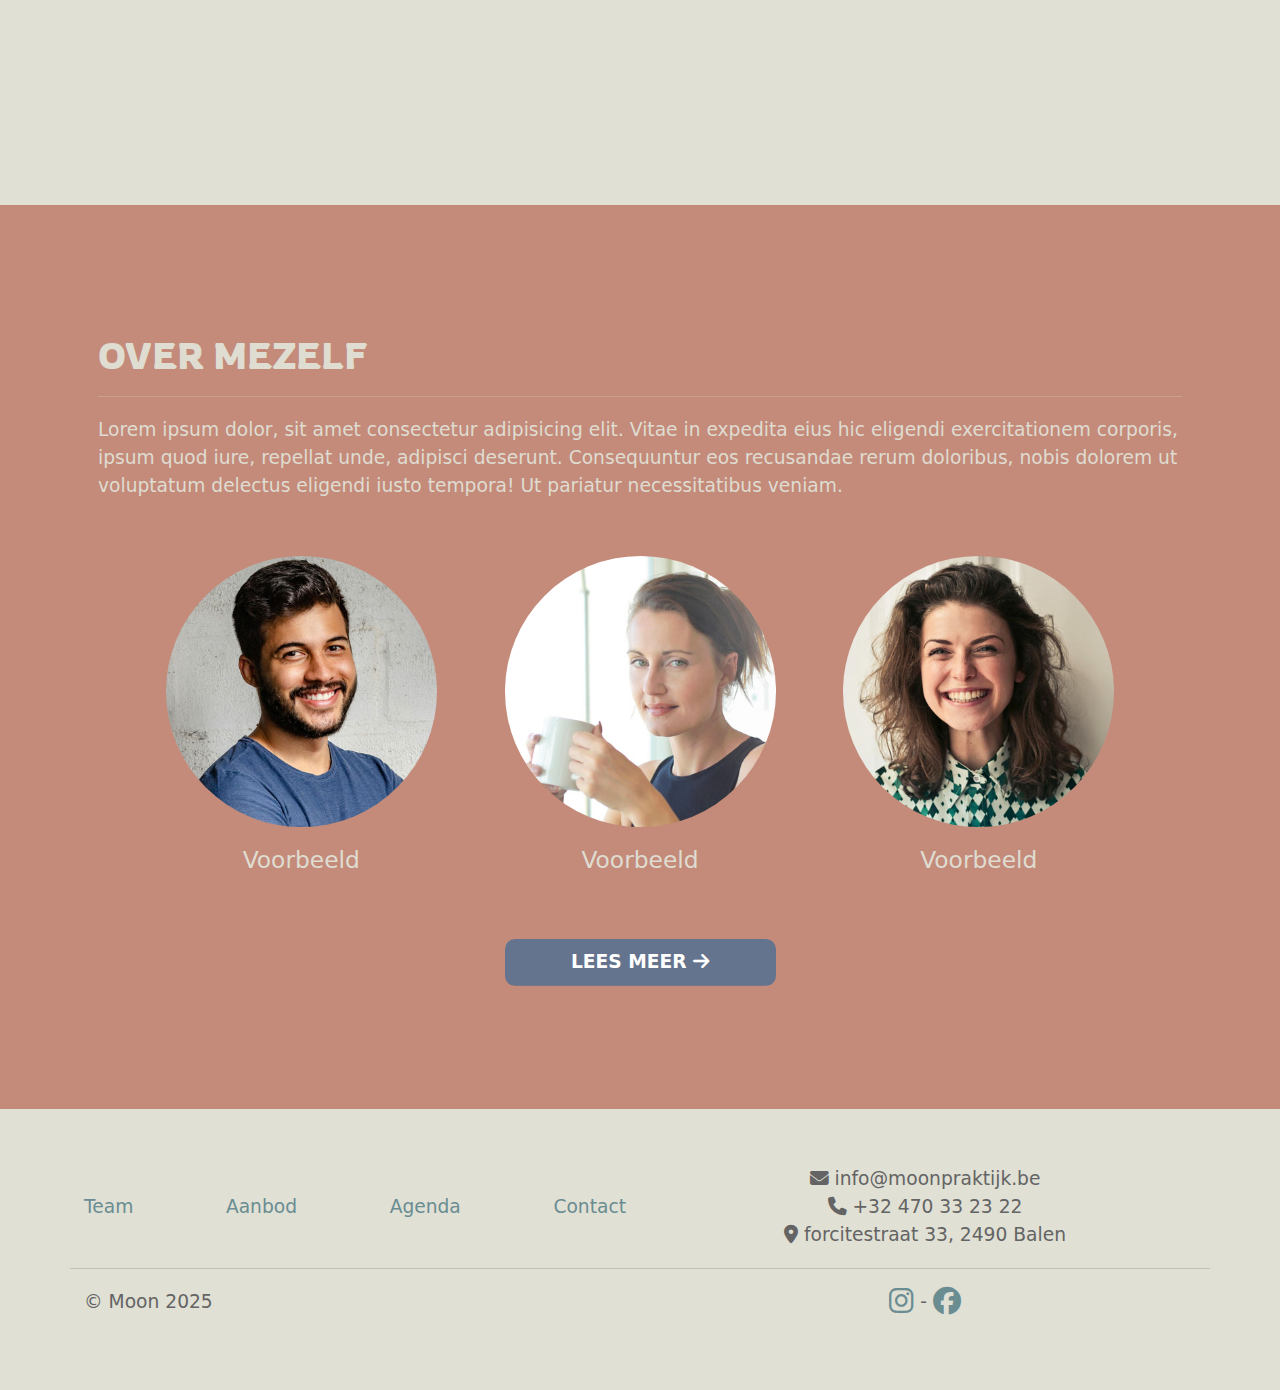
==== commit 84924b58: "index.html" ====
--- a/Index.html
+++ b/Index.html
@@ -49,6 +49,7 @@
           <h1 class="col-12 animate__animated animate__fadeIn" style="animation-delay: 0.3s">MOON</h1>
           <p class="col-12 mt-2 animate__animated animate__fadeIn" style="animation-delay: 0.3s">Samen zorgen voor de
             toekomst</p>
+            
 
         </div>
 
--- a/CSS/style.css
+++ b/CSS/style.css
@@ -75,8 +75,8 @@
 }
 
 footer{
-  background-color: #3a3a3a;
-  color: #F2DED7;
+  background-color: #E0E0D5;
+  color: rgb(100, 100, 100);
 }
 
 footer a{
